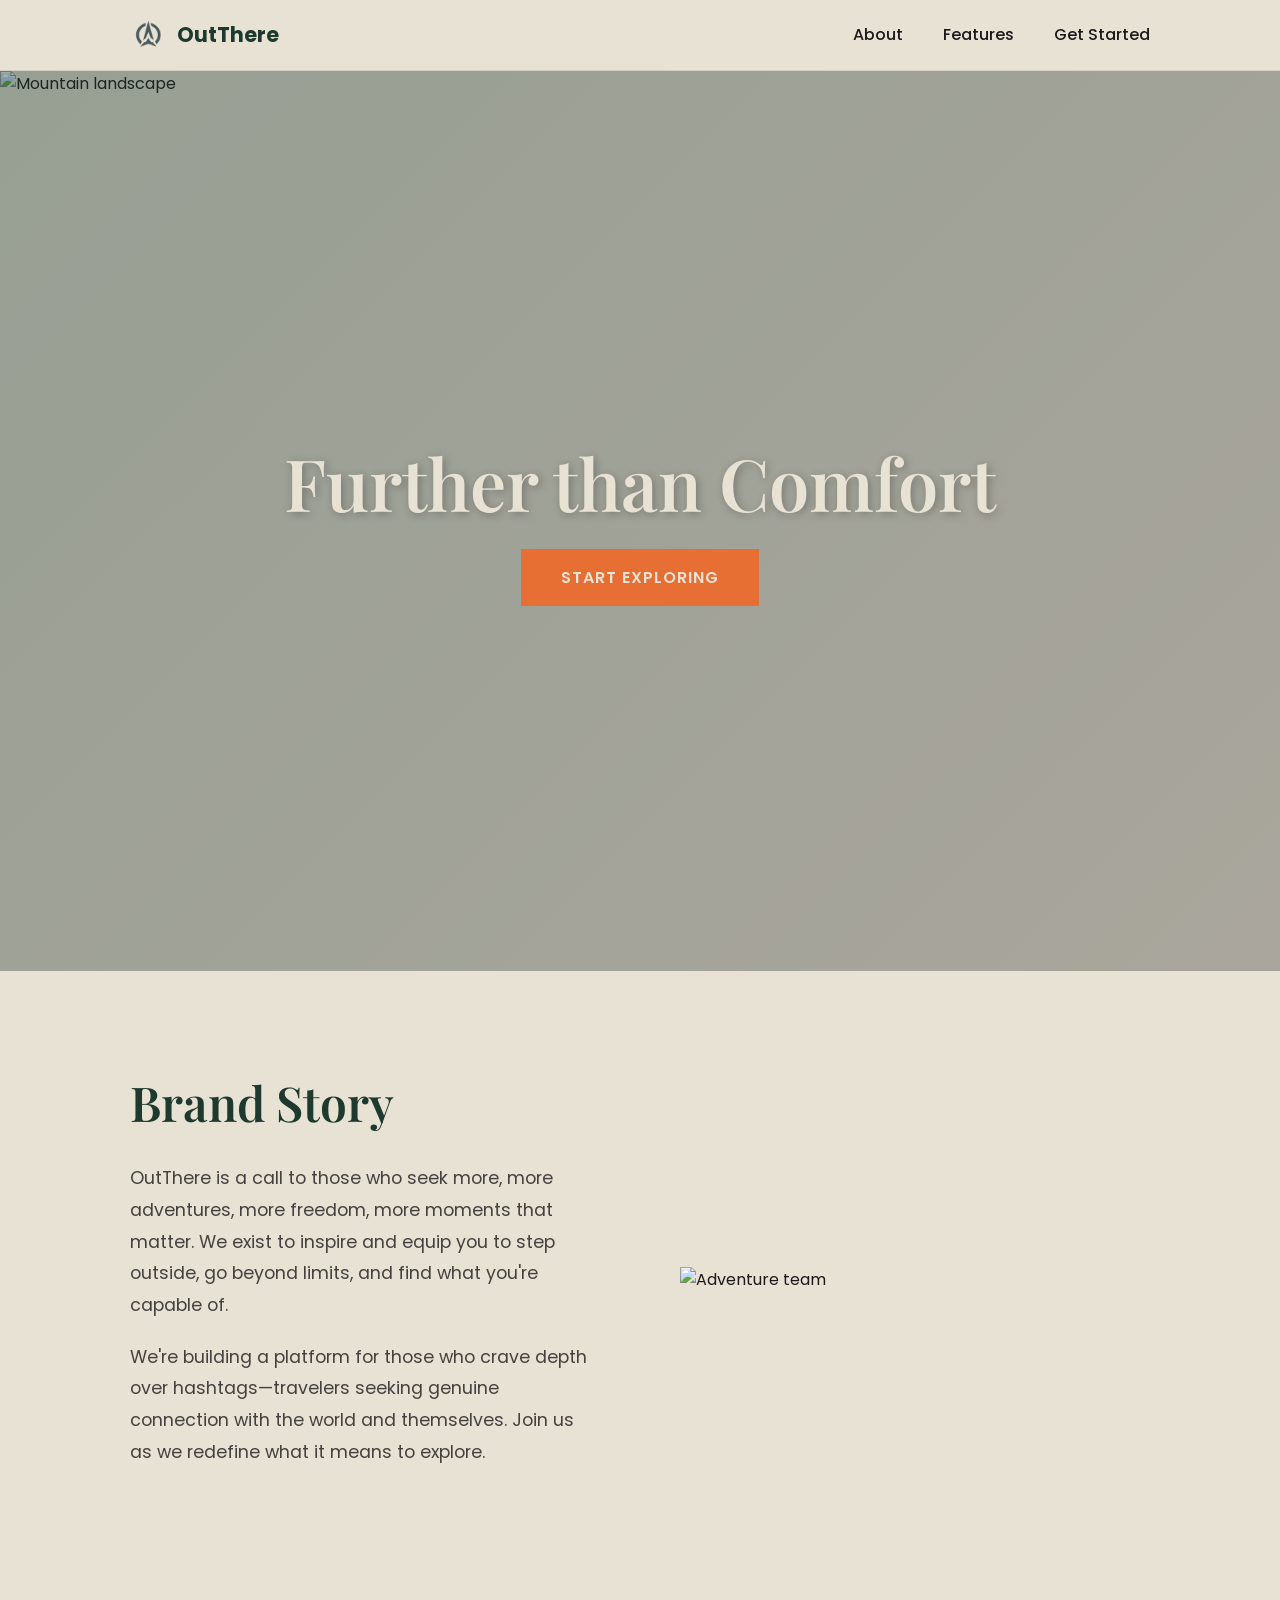
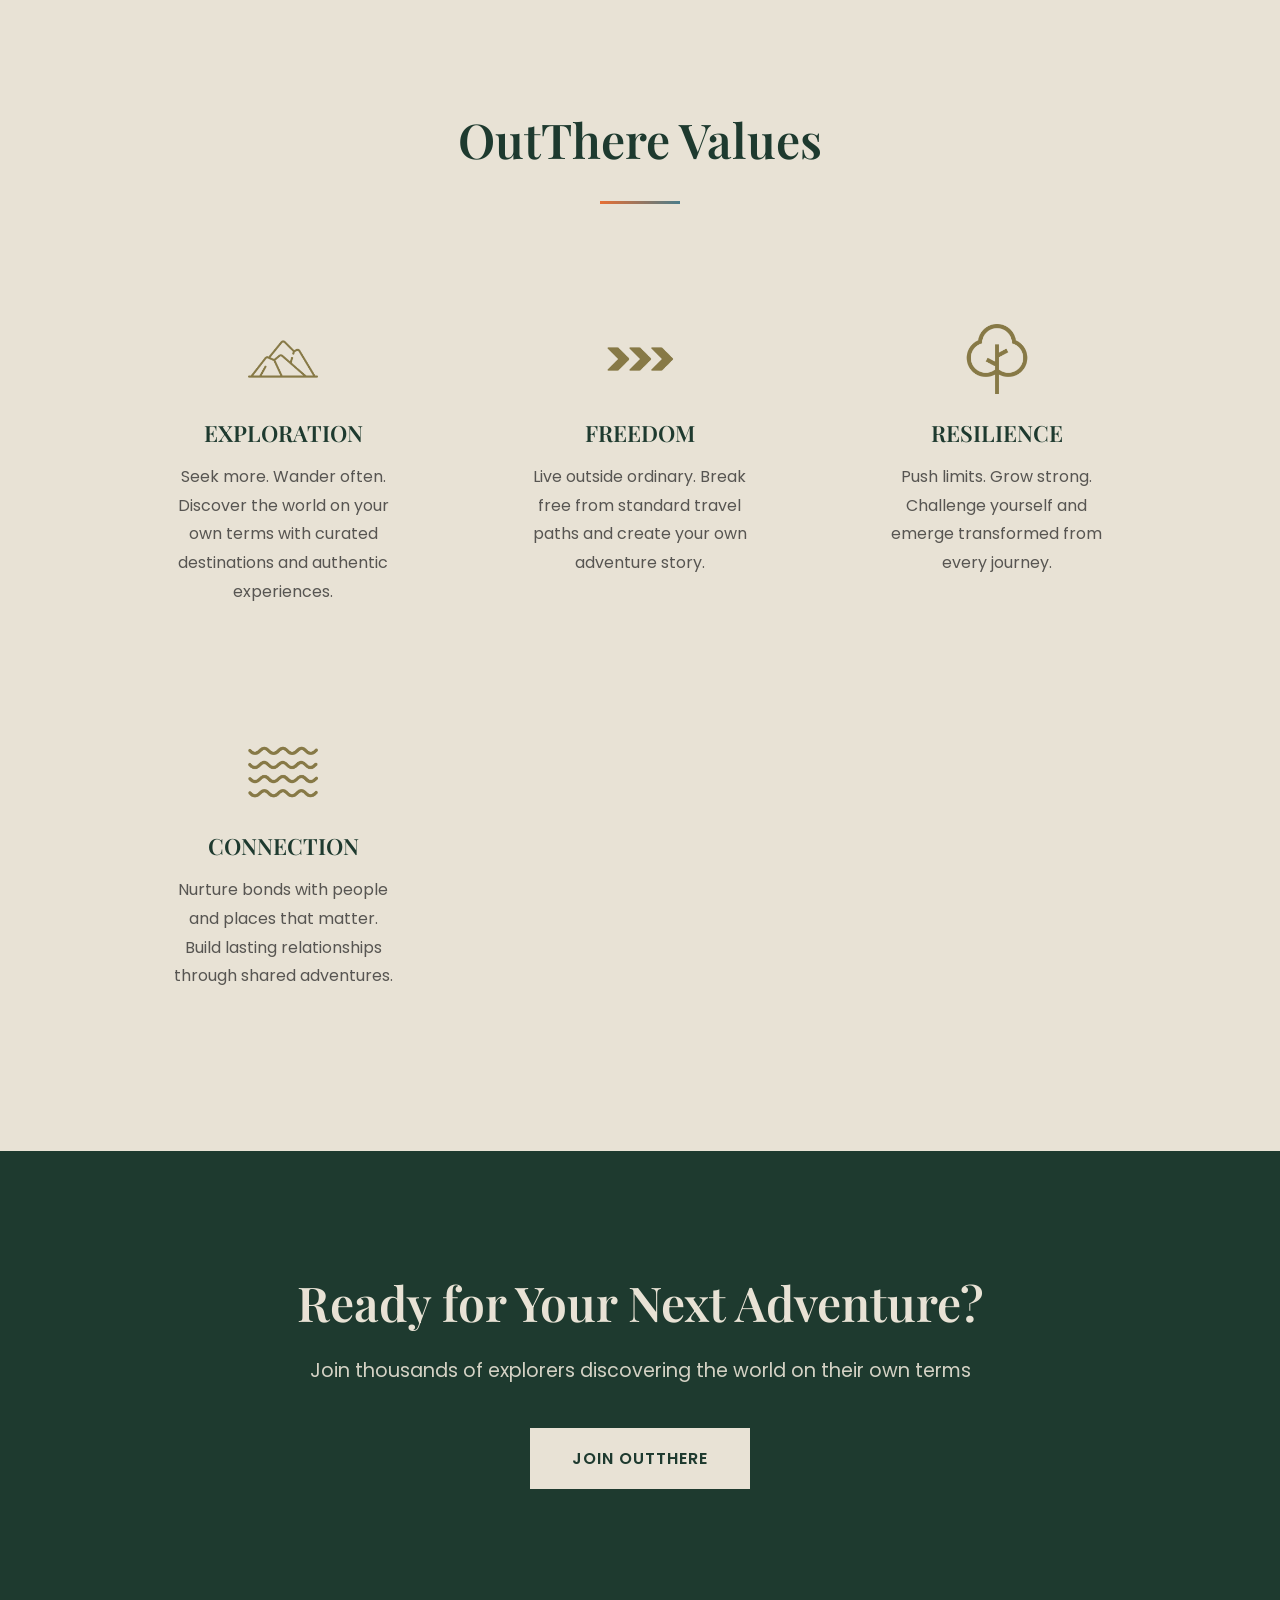
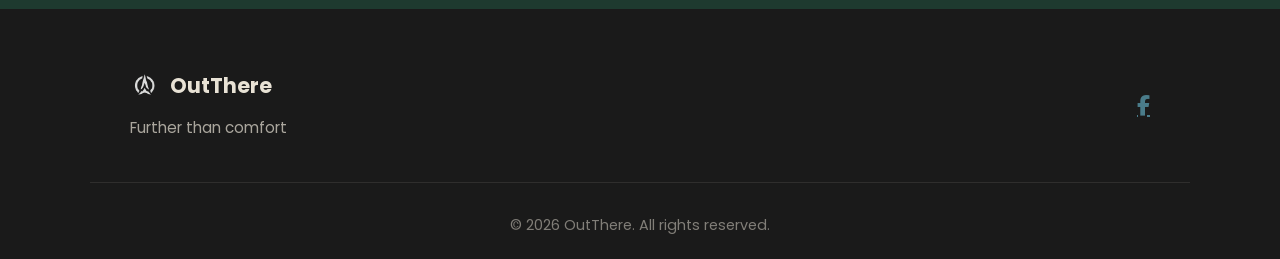
==== index.html @ c2cf0e3c "initial outthere website; rename" ====
<!DOCTYPE html>
<html lang="en">
<head>
    <meta charset="UTF-8">
    <meta name="viewport" content="width=device-width, initial-scale=1.0">
    <meta name="description" content="Outthere - Discover places, experiences, and journeys beyond the ordinary. Premium adventure platform for modern explorers.">
    <meta name="keywords" content="adventure, travel, exploration, journeys, experiences">
    <meta name="theme-color" content="#1E3A2F">
    <meta property="og:title" content="Outthere - Further than Comfort">
    <meta property="og:description" content="Discover places, experiences, and journeys beyond the ordinary.">
    <meta property="og:type" content="website">
    <meta name="twitter:card" content="summary_large_image">
    <link rel="stylesheet" href="styles.css">
    <link rel="stylesheet" href="https://cdnjs.cloudflare.com/ajax/libs/font-awesome/6.4.0/css/all.min.css">
    <link href="https://fonts.googleapis.com/css2?family=Poppins:wght@300;400;500;600;700&family=Playfair+Display:wght@500;600;700&display=swap" rel="stylesheet">
    <title>OutThere - Further than Comfort</title>
<!-- FAVICON LINKS -->
    <link rel="icon" type="image/png" href="assets/logo.png">
    <link rel="apple-touch-icon" href="assets/logo.png">
    <meta name="theme-color" content="#1E3A2F">
</head>
<body>
    <!-- Navigation -->
    <nav class="navbar">
        <div class="nav-wrapper">
            <div class="logo">
                <img src="assets/logo.png" alt="Outthere Logo" class="logo-image">
                <span class="logo-text">OutThere</span>
            </div>
            <ul class="nav-menu" id="navMenu">
                <li><a href="#about">About</a></li>
                <li><a href="#features">Features</a></li>
                <li><a href="#cta">Get Started</a></li>
            </ul>
            <div class="hamburger" id="hamburger">
                <span></span>
                <span></span>
                <span></span>
            </div>
        </div>
    </nav>

    <!-- Hero Section -->
    <section class="hero" id="hero">
        <div class="hero-background">
            <img src="https://images.unsplash.com/photo-1506905925346-21bda4d32df4?w=1200&q=80" alt="Mountain landscape">
            <div class="hero-overlay"></div>
        </div>
        <div class="hero-content">
            <h1 class="hero-title">Further than Comfort</h1>
            <button class="btn btn-primary" onclick="scrollToSection('cta')">Start Exploring</button>
        </div>
    </section>

    <!-- About Section -->
    <section class="about" id="about">
        <div class="container">
            <div class="about-wrapper">
                <div class="about-text">
                    <h2>Brand Story</h2>
                    <p>
                        OutThere is a call to those who seek more, more adventures, more freedom, more moments that matter. We exist to
                        inspire and equip you to step outside, go beyond limits, and find what you're capable of.
                    </p>
                    <p>
                        We're building a platform for those who crave depth over hashtags—travelers seeking genuine connection with the world 
                        and themselves. Join us as we redefine what it means to explore.
                    </p>
                </div>
                <div class="about-image">
                    <img src="https://images.unsplash.com/photo-1469854523086-cc02fe5d8800?w=600&q=80" alt="Adventure team">
                </div>
            </div>
        </div>
    </section>

    <!-- Features Section -->
    <section class="features" id="features">
        <div class="container">
            <div class="section-header">
                <h2>OutThere Values</h2>
                <div class="divider"></div>
            </div>
            <div class="features-grid">
                <div class="feature-card">
                        <img src="assets/icons/mountain.png" alt="Exploration" class="feature-icon">
                    <h3>EXPLORATION</h3>
                    <p>Seek more. Wander often. Discover the world on your own terms with curated destinations and authentic experiences.</p>
                </div>
                <div class="feature-card">
                    <img src="assets/icons/arrows.png" alt="Freedom" class="feature-icon">
                    <h3>FREEDOM</h3>
                    <p>Live outside ordinary. Break free from standard travel paths and create your own adventure story.</p>
                </div>
                <div class="feature-card">
                    <img src="assets/icons/tree.png" alt="Resilience" class="feature-icon">
                    <h3>RESILIENCE</h3>
                    <p>Push limits. Grow strong. Challenge yourself and emerge transformed from every journey.</p>
                </div>
                <div class="feature-card">
                    <img src="assets/icons/water-waves.png" alt="Connection" class="feature-icon">
                    <h3>CONNECTION</h3>
                    <p>Nurture bonds with people and places that matter. Build lasting relationships through shared adventures.</p>
                </div>
            </div>
        </div>
    </section>

    <!-- Call-to-Action Section -->
    <section class="cta-section" id="cta">
        <div class="cta-content">
            <h2>Ready for Your Next Adventure?</h2>
            <p>Join thousands of explorers discovering the world on their own terms</p>
            <button class="btn btn-secondary">Join Outthere</button>
        </div>
    </section>




    <!-- Footer -->
    <footer class="footer">
        <div class="footer-content">
            <div class="footer-brand">
                <div class="footer-logo">
                    <img src="assets/logo.png" alt="Outthere Logo" class="logo-image-small">
                    <span>OutThere</span>
                </div>
                <p>Further than comfort</p>
            </div>
            <div class="footer-social">
                <a href="https://www.facebook.com/profile.php?id=61587238439117" aria-label="Facebook"><i class="fab fa-facebook-f"></i></a>

            </div>
        </div>
        <div class="footer-bottom">
            <p>&copy; 2026 OutThere. All rights reserved.</p>
        </div>
    </footer>

    <script src="script.js"></script>
</body>
</html>
---- styles.css ----
/* ============================================
   CUSTOM PROPERTIES & VARIABLES
   ============================================ */
:root {
    --forest-green: #1E3A2F;
    --olive-green: #55684D;
    --charcoal-black: #1A1A1A;
    --sand-beige: #E8E2D5;
    --adventure-orange: #E76F34;
    --coastal-blue: #4A7C8A;
    
    --font-display: 'Playfair Display', serif;
    --font-body: 'Poppins', sans-serif;
    
    --transition: all 0.3s ease;
    --transition-slow: all 0.5s ease;
}

/* ============================================
   RESET & BASE STYLES
   ============================================ */
* {
    margin: 0;
    padding: 0;
    box-sizing: border-box;
}

html {
    scroll-behavior: smooth;
}

body {
    font-family: var(--font-body);
    color: var(--charcoal-black);
    background-color: var(--sand-beige);
    line-height: 1.6;
    overflow-x: hidden;
}

.container {
    max-width: 1100px;
    margin: 0 auto;
    padding: 0 40px;
}

/* ============================================
   TYPOGRAPHY
   ============================================ */
h1, h2, h3, h4, h5, h6 {
    font-family: var(--font-display);
    font-weight: 600;
    line-height: 1.3;
}

h1 {
    font-size: 4.5rem;
    margin-bottom: 20px;
}

h2 {
    font-size: 3rem;
    margin-bottom: 15px;
}

h3 {
    font-size: 1.4rem;
    margin-bottom: 12px;
}

p {
    font-size: 1.05rem;
    line-height: 1.8;
    color: rgba(26, 26, 26, 0.8);
}

/* ============================================
   BUTTONS
   ============================================ */
.btn {
    padding: 16px 40px;
    border: none;
    border-radius: 0;
    font-size: 1rem;
    font-weight: 600;
    font-family: var(--font-body);
    cursor: pointer;
    transition: var(--transition-slow);
    text-transform: uppercase;
    letter-spacing: 1px;
    display: inline-block;
}

.btn-primary {
    background-color: var(--adventure-orange);
    color: var(--sand-beige);
}

.btn-primary:hover {
    background-color: var(--forest-green);
    transform: translateY(-2px);
}

.btn-secondary {
    background-color: var(--sand-beige);
    color: var(--forest-green);
    border: 2px solid var(--sand-beige);
}

.btn-secondary:hover {
    background-color: var(--forest-green);
    color: var(--sand-beige);
    border-color: var(--forest-green);
}

/* ============================================
   NAVIGATION
   ============================================ */
.navbar {
    position: sticky;
    top: 0;
    z-index: 1000;
    background-color: rgba(232, 226, 213, 0.95);
    backdrop-filter: blur(10px);
    border-bottom: 1px solid rgba(30, 58, 47, 0.1);
}

.nav-wrapper {
    max-width: 1100px;
    margin: 0 auto;
    padding: 0 40px;
    height: 70px;
    display: flex;
    justify-content: space-between;
    align-items: center;
}

.logo {
    display: flex;
    align-items: center;
    gap: 12px;
    font-weight: 700;
    font-size: 1.3rem;
    color: var(--forest-green);
    text-decoration: none;
}

.logo-image {
    width: 35px;
    height: 35px;
    object-fit: contain;
    filter: brightness(0) saturate(100%) invert(30%) sepia(50%) saturate(120%) hue-rotate(140deg);
}

.nav-menu {
    display: flex;
    list-style: none;
    gap: 40px;
}

.nav-menu a {
    color: var(--charcoal-black);
    text-decoration: none;
    font-weight: 500;
    transition: var(--transition);
    position: relative;
}

.nav-menu a::after {
    content: '';
    position: absolute;
    bottom: -5px;
    left: 0;
    width: 0;
    height: 2px;
    background-color: var(--adventure-orange);
    transition: var(--transition);
}

.nav-menu a:hover::after {
    width: 100%;
}

.hamburger {
    display: none;
    flex-direction: column;
    cursor: pointer;
}

.hamburger span {
    width: 25px;
    height: 2.5px;
    background-color: var(--forest-green);
    margin: 5px 0;
    transition: var(--transition);
}

/* ============================================
   HERO SECTION
   ============================================ */
.hero {
    position: relative;
    height: 100vh;
    min-height: 600px;
    display: flex;
    align-items: center;
    justify-content: center;
    overflow: hidden;
}

.hero-background {
    position: absolute;
    top: 0;
    left: 0;
    width: 100%;
    height: 100%;
    z-index: 0;
}

.hero-background img {
    width: 100%;
    height: 100%;
    object-fit: cover;
    animation: zoomInSlow 6s ease-in-out infinite alternate;
}

.hero-overlay {
    position: absolute;
    top: 0;
    left: 0;
    width: 100%;
    height: 100%;
    background: linear-gradient(135deg, rgba(30, 58, 47, 0.4) 0%, rgba(26, 26, 26, 0.3) 100%);
    z-index: 1;
}

.hero-content {
    position: relative;
    z-index: 2;
    text-align: center;
    color: var(--sand-beige);
    animation: fadeInUp 1s ease;
}

.hero-title {
    color: var(--sand-beige);
    margin-bottom: 20px;
    text-shadow: 2px 2px 8px rgba(26, 26, 26, 0.3);
    animation: slideInDown 0.8s ease;
}

.hero-subtitle {
    font-size: 1.4rem;
    color: rgba(232, 226, 213, 0.95);
    margin-bottom: 40px;
    max-width: 600px;
    margin-left: auto;
    margin-right: auto;
    animation: slideInUp 0.8s ease 0.2s both;
    text-shadow: 1px 1px 4px rgba(26, 26, 26, 0.2);
}

.hero .btn {
    animation: slideInUp 0.8s ease 0.4s both;
}

/* ============================================
   ABOUT SECTION
   ============================================ */
.about {
    padding: 100px 0;
    background-color: var(--sand-beige);
}

.about-wrapper {
    display: grid;
    grid-template-columns: 1fr 1fr;
    gap: 80px;
    align-items: center;
}

.about-text h2 {
    color: var(--forest-green);
    margin-bottom: 30px;
}

.about-text p {
    margin-bottom: 20px;
    font-size: 1.1rem;
}

.about-text p:first-of-type {
    animation: fadeInLeft 0.8s ease;
}

.about-text p:last-of-type {
    animation: fadeInLeft 0.8s ease 0.2s both;
}

.about-image {
    animation: fadeInRight 0.8s ease;
}

.about-image img {
    width: 100%;
    height: auto;
    display: block;
    object-fit: cover;
}

/* ============================================
   FEATURES SECTION
   ============================================ */
.features {
    padding: 120px 0;
    background-color: var(--white);
}

.section-header {
    text-align: center;
    margin-bottom: 80px;
}

.section-header h2 {
    color: var(--forest-green);
    margin-bottom: 30px;
}

.divider {
    width: 80px;
    height: 3px;
    background: linear-gradient(90deg, var(--adventure-orange), var(--coastal-blue));
    margin: 0 auto;
    animation: expandWidth 0.8s ease;
}

.features-grid {
    display: grid;
    grid-template-columns: repeat(auto-fit, minmax(280px, 1fr));
    gap: 50px;
}

.feature-card {
    text-align: center;
    padding: 40px;
    transition: var(--transition-slow);
    animation: fadeInUp 0.8s ease;
}

.feature-card:hover {
    transform: translateY(-10px);
}

.feature-icon {
    font-size: 3.5rem;
    color: var(--adventure-orange);
    margin-bottom: 25px;
    transition: var(--transition);
    display: inline-block;
}

/* SVG icon styling */
.feature-icon {
    width: 70px;
    height: 70px;
    margin: 0 auto 25px;
    display: block;
    object-fit: contain;
    transition: var(--transition);
    filter: invert(41%) sepia(70%) saturate(230%) hue-rotate(10deg) brightness(100%);
}

.feature-card:hover .feature-icon {
    color: var(--coastal-blue);
    transform: scale(1.1);
}

.feature-card h3 {
    color: var(--forest-green);
    margin-bottom: 15px;
}

.feature-card p {
    font-size: 1rem;
    color: rgba(26, 26, 26, 0.7);
}

/* ============================================
   CTA SECTION
   ============================================ */
.cta-section {
    padding: 120px 0;
    background-color: var(--forest-green);
    text-align: center;
    color: var(--sand-beige);
}

.cta-content h2 {
    color: var(--sand-beige);
    margin-bottom: 20px;
    animation: fadeIn 0.8s ease;
}

.cta-content p {
    font-size: 1.2rem;
    color: rgba(232, 226, 213, 0.9);
    margin-bottom: 40px;
    animation: fadeIn 0.8s ease 0.2s both;
}

.cta-section .btn {
    animation: fadeIn 0.8s ease 0.4s both;
}

/* ============================================
   FOOTER
   ============================================ */
.footer {
    padding: 60px 0 20px;
    background-color: var(--charcoal-black);
    color: var(--sand-beige);
}

.footer-content {
    max-width: 1100px;
    margin: 0 auto;
    padding: 0 40px 40px;
    display: flex;
    justify-content: space-between;
    align-items: center;
    border-bottom: 1px solid rgba(232, 226, 213, 0.1);
    margin-bottom: 30px;
}

.footer-brand {
    flex: 1;
}

.footer-logo {
    display: flex;
    align-items: center;
    gap: 12px;
    font-weight: 700;
    font-size: 1.3rem;
    color: var(--sand-beige);
    margin-bottom: 12px;
}

.logo-image-small {
    width: 28px;
    height: 28px;
    object-fit: contain;
    filter: brightness(100%) saturate(100%);
    opacity: 0.9;
}

.footer-brand p {
    font-size: 0.95rem;
    color: rgba(232, 226, 213, 0.7);
    margin: 0;
}

.footer-social {
    display: flex;
    gap: 25px;
}

.footer-social a {
    color: var(--coastal-blue);
    font-size: 1.3rem;
    transition: var(--transition);
    display: flex;
    align-items: center;
    justify-content: center;
}

.footer-social a:hover {
    color: var(--adventure-orange);
    transform: translateY(-3px);
}

.footer-bottom {
    max-width: 1100px;
    margin: 0 auto;
    padding: 0 40px;
    text-align: center;
}

.footer-bottom p {
    font-size: 0.9rem;
    color: rgba(232, 226, 213, 0.5);
    margin: 0;
}

/* ============================================
   ANIMATIONS
   ============================================ */
@keyframes fadeInUp {
    from {
        opacity: 0;
        transform: translateY(30px);
    }
    to {
        opacity: 1;
        transform: translateY(0);
    }
}

@keyframes fadeInLeft {
    from {
        opacity: 0;
        transform: translateX(-30px);
    }
    to {
        opacity: 1;
        transform: translateX(0);
    }
}

@keyframes fadeInRight {
    from {
        opacity: 0;
        transform: translateX(30px);
    }
    to {
        opacity: 1;
        transform: translateX(0);
    }
}

@keyframes fadeIn {
    from {
        opacity: 0;
    }
    to {
        opacity: 1;
    }
}

@keyframes slideInDown {
    from {
        opacity: 0;
        transform: translateY(-30px);
    }
    to {
        opacity: 1;
        transform: translateY(0);
    }
}

@keyframes slideInUp {
    from {
        opacity: 0;
        transform: translateY(30px);
    }
    to {
        opacity: 1;
        transform: translateY(0);
    }
}

@keyframes zoomInSlow {
    from {
        transform: scale(1);
    }
    to {
        transform: scale(1.05);
    }
}

@keyframes expandWidth {
    from {
        width: 0;
    }
    to {
        width: 80px;
    }
}

/* ============================================
   RESPONSIVE DESIGN
   ============================================ */
@media (max-width: 1024px) {
    .container {
        padding: 0 30px;
    }

    .nav-wrapper {
        padding: 0 30px;
    }

    h1 {
        font-size: 3.5rem;
    }

    h2 {
        font-size: 2.2rem;
    }

    .about-wrapper {
        gap: 50px;
    }
}

@media (max-width: 768px) {
    .nav-menu {
        display: none;
    }

    .hamburger {
        display: flex;
    }

    .nav-menu.active {
        display: flex;
        flex-direction: column;
        position: absolute;
        top: 70px;
        left: 0;
        right: 0;
        background-color: var(--sand-beige);
        padding: 20px;
        gap: 15px;
        box-shadow: 0 5px 15px rgba(0, 0, 0, 0.1);
    }

    h1 {
        font-size: 2.8rem;
    }

    h2 {
        font-size: 2rem;
    }

    .hero {
        min-height: 500px;
    }

    .hero-subtitle {
        font-size: 1.1rem;
    }

    .hero .btn {
        font-size: 0.9rem;
        padding: 14px 30px;
    }

    .about {
        padding: 60px 0;
    }

    .about-wrapper {
        grid-template-columns: 1fr;
        gap: 40px;
    }

    .features {
        padding: 60px 0;
    }

    .section-header {
        margin-bottom: 50px;
    }

    .features-grid {
        gap: 30px;
    }

    .feature-card {
        padding: 30px 20px;
    }

    .cta-section {
        padding: 60px 0;
    }

    .cta-content h2 {
        font-size: 2rem;
    }

    .cta-content p {
        font-size: 1rem;
    }

    .footer-content {
        flex-direction: column;
        text-align: center;
        gap: 30px;
    }

    .footer-social {
        justify-content: center;
    }
}

@media (max-width: 480px) {
    .container {
        padding: 0 20px;
    }

    .nav-wrapper {
        padding: 0 20px;
    }

    h1 {
        font-size: 2rem;
    }

    h2 {
        font-size: 1.6rem;
    }

    h3 {
        font-size: 1.2rem;
    }

    p {
        font-size: 1rem;
    }

    .btn {
        padding: 12px 25px;
        font-size: 0.9rem;
    }

    .logo {
        gap: 8px;
        font-size: 1.1rem;
    }

    .logo-icon {
        font-size: 1.4rem;
    }

    .nav-menu {
        gap: 20px;
    }

    .hero {
        min-height: 400px;
    }

    .hero-subtitle {
        font-size: 1rem;
        margin-bottom: 25px;
    }

    .about {
        padding: 40px 0;
    }

    .about-text p {
        font-size: 1rem;
    }

    .features {
        padding: 40px 0;
    }

    .features-grid {
        grid-template-columns: 1fr;
    }

    .feature-icon {
        font-size: 2.5rem;
    }

    .feature-card {
        padding: 25px 15px;
    }

    .cta-section {
        padding: 40px 0;
    }

    .cta-content h2 {
        font-size: 1.6rem;
    }

    .cta-content p {
        font-size: 0.95rem;
    }

    .footer-content {
        padding: 30px 20px;
    }

    .footer-bottom {
        padding: 0 20px;
    }
}
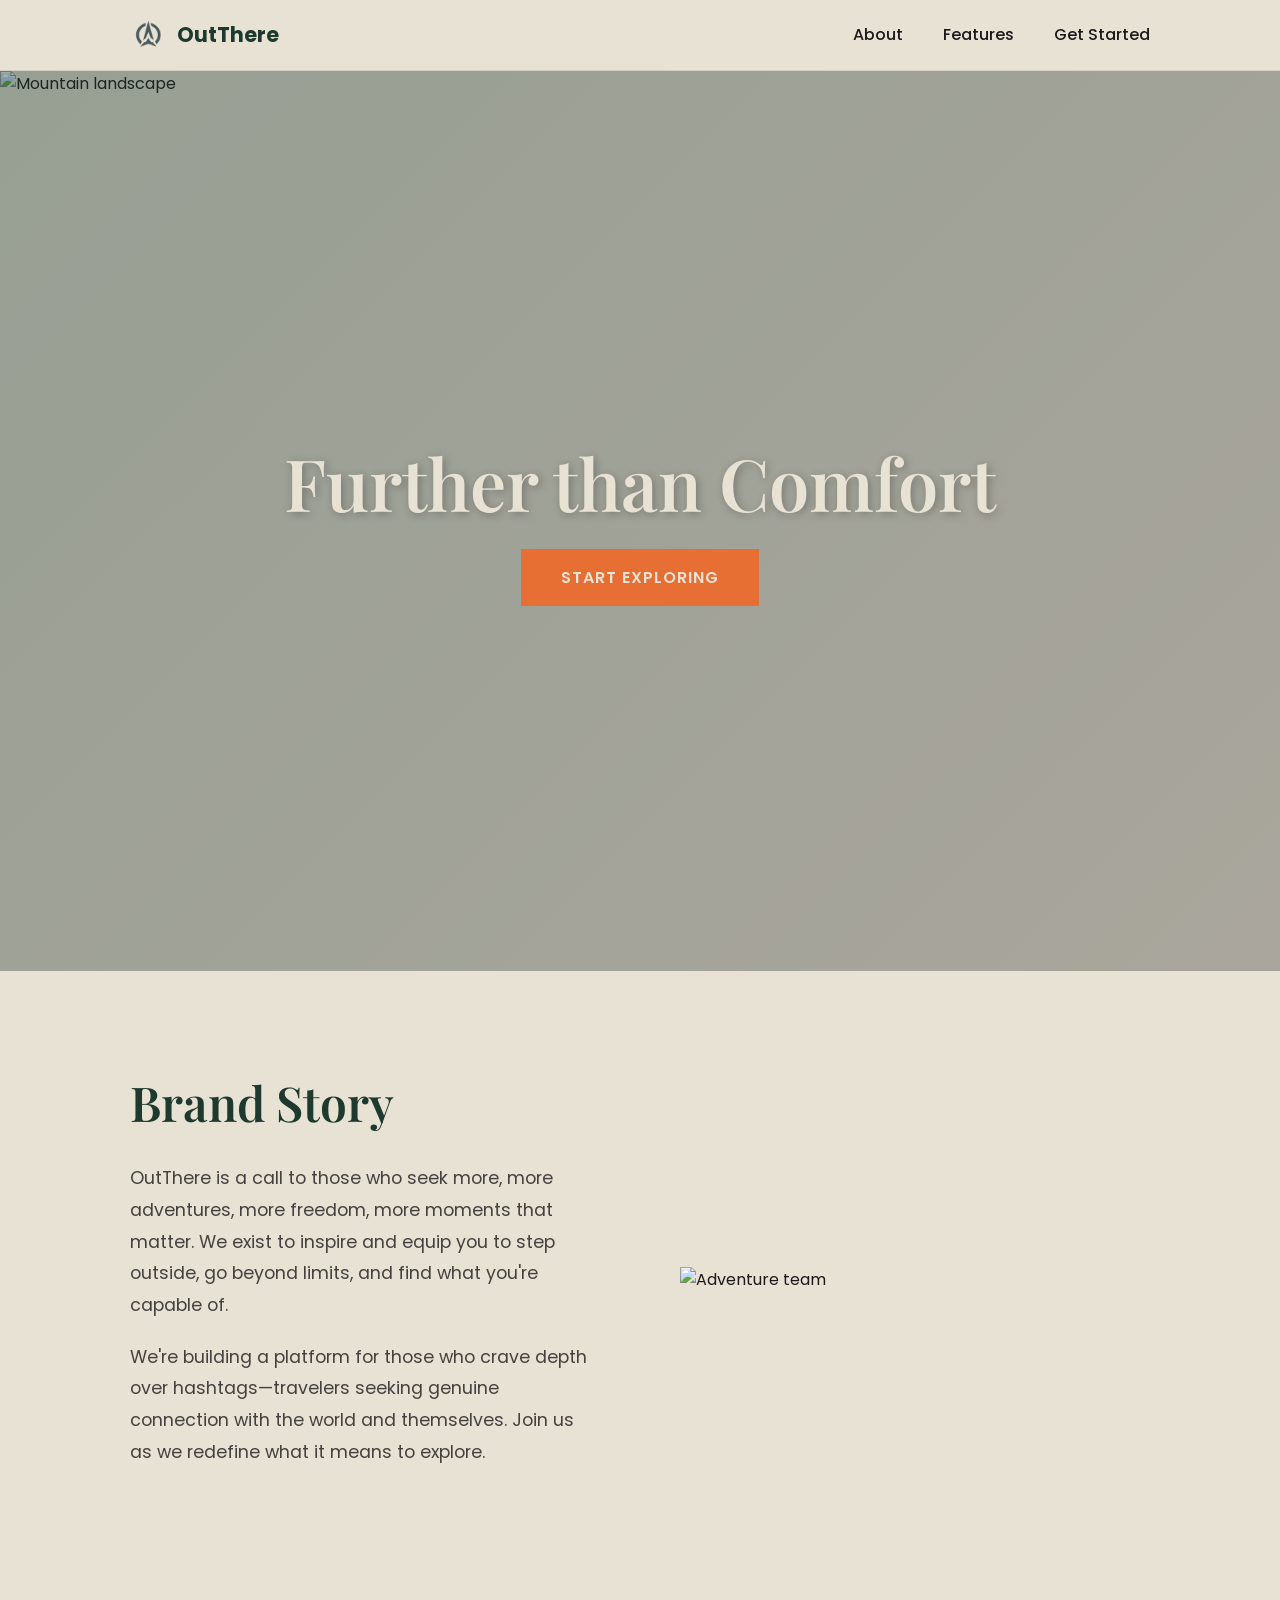
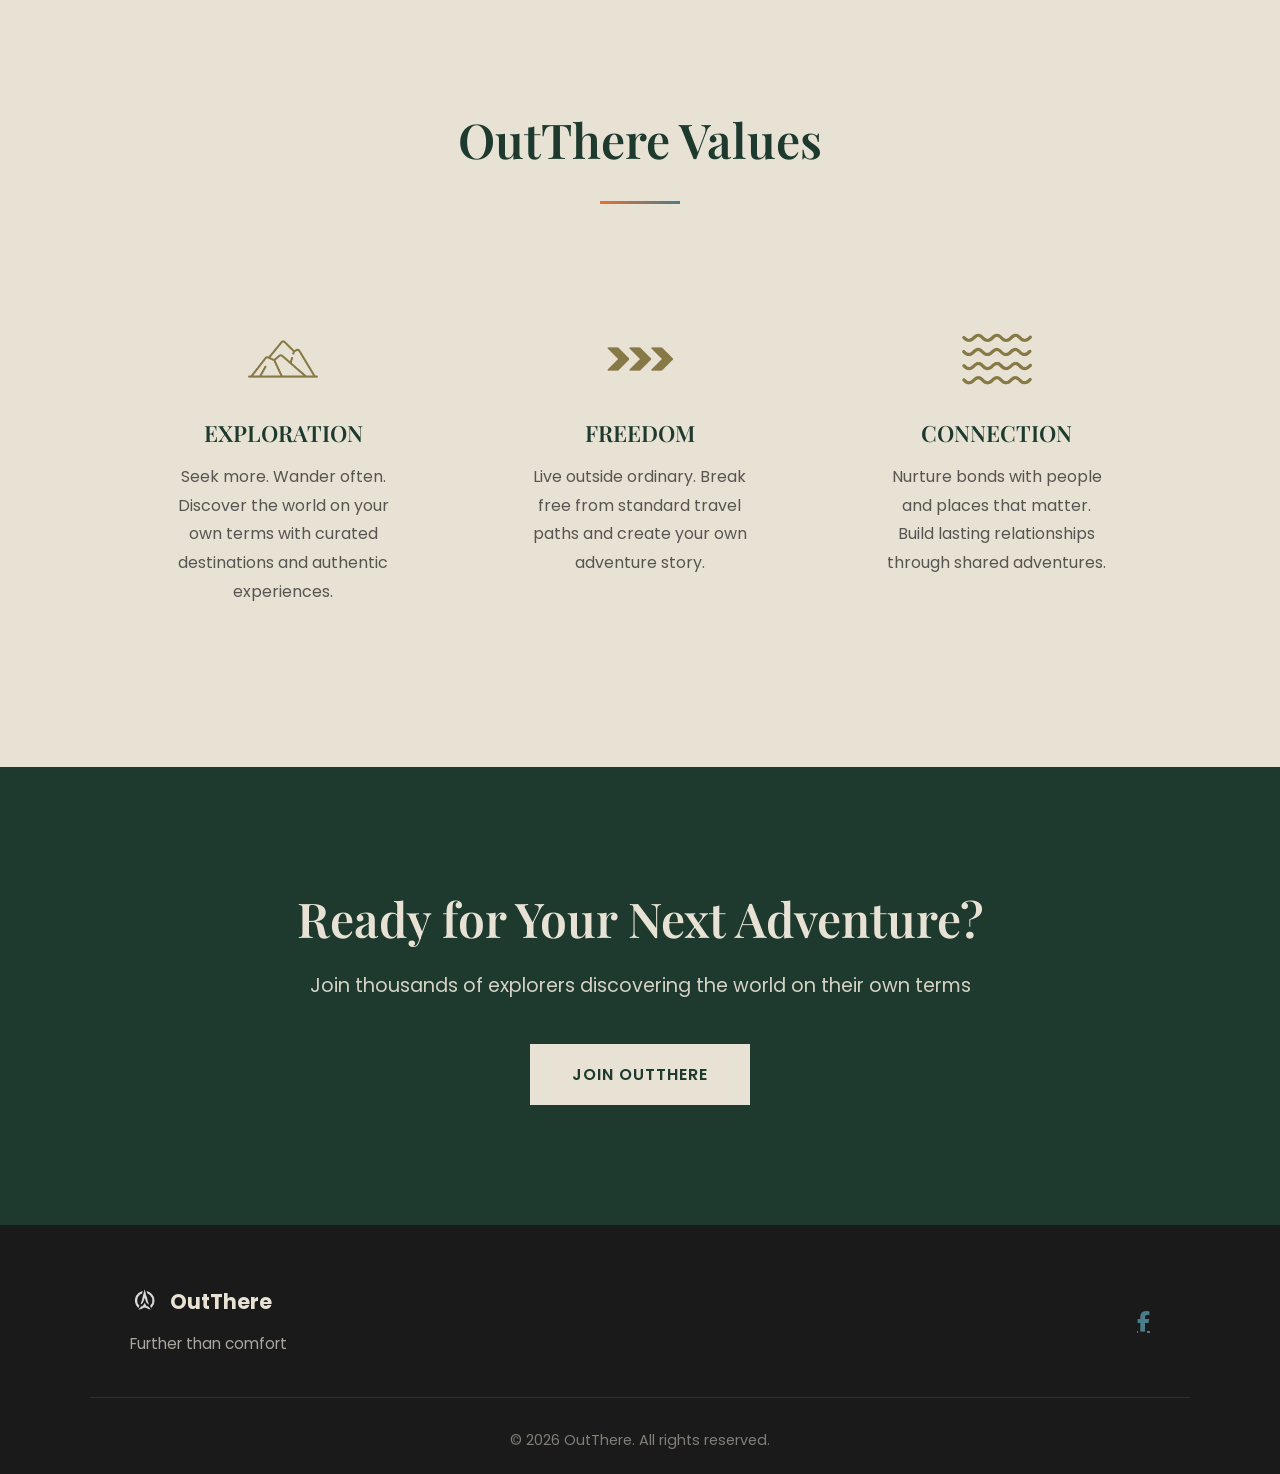
==== commit d23b4c53: "remove resilience value" ====
--- a/index.html
+++ b/index.html
@@ -92,11 +92,7 @@
                     <h3>FREEDOM</h3>
                     <p>Live outside ordinary. Break free from standard travel paths and create your own adventure story.</p>
                 </div>
-                <div class="feature-card">
-                    <img src="assets/icons/tree.png" alt="Resilience" class="feature-icon">
-                    <h3>RESILIENCE</h3>
-                    <p>Push limits. Grow strong. Challenge yourself and emerge transformed from every journey.</p>
-                </div>
+               
                 <div class="feature-card">
                     <img src="assets/icons/water-waves.png" alt="Connection" class="feature-icon">
                     <h3>CONNECTION</h3>
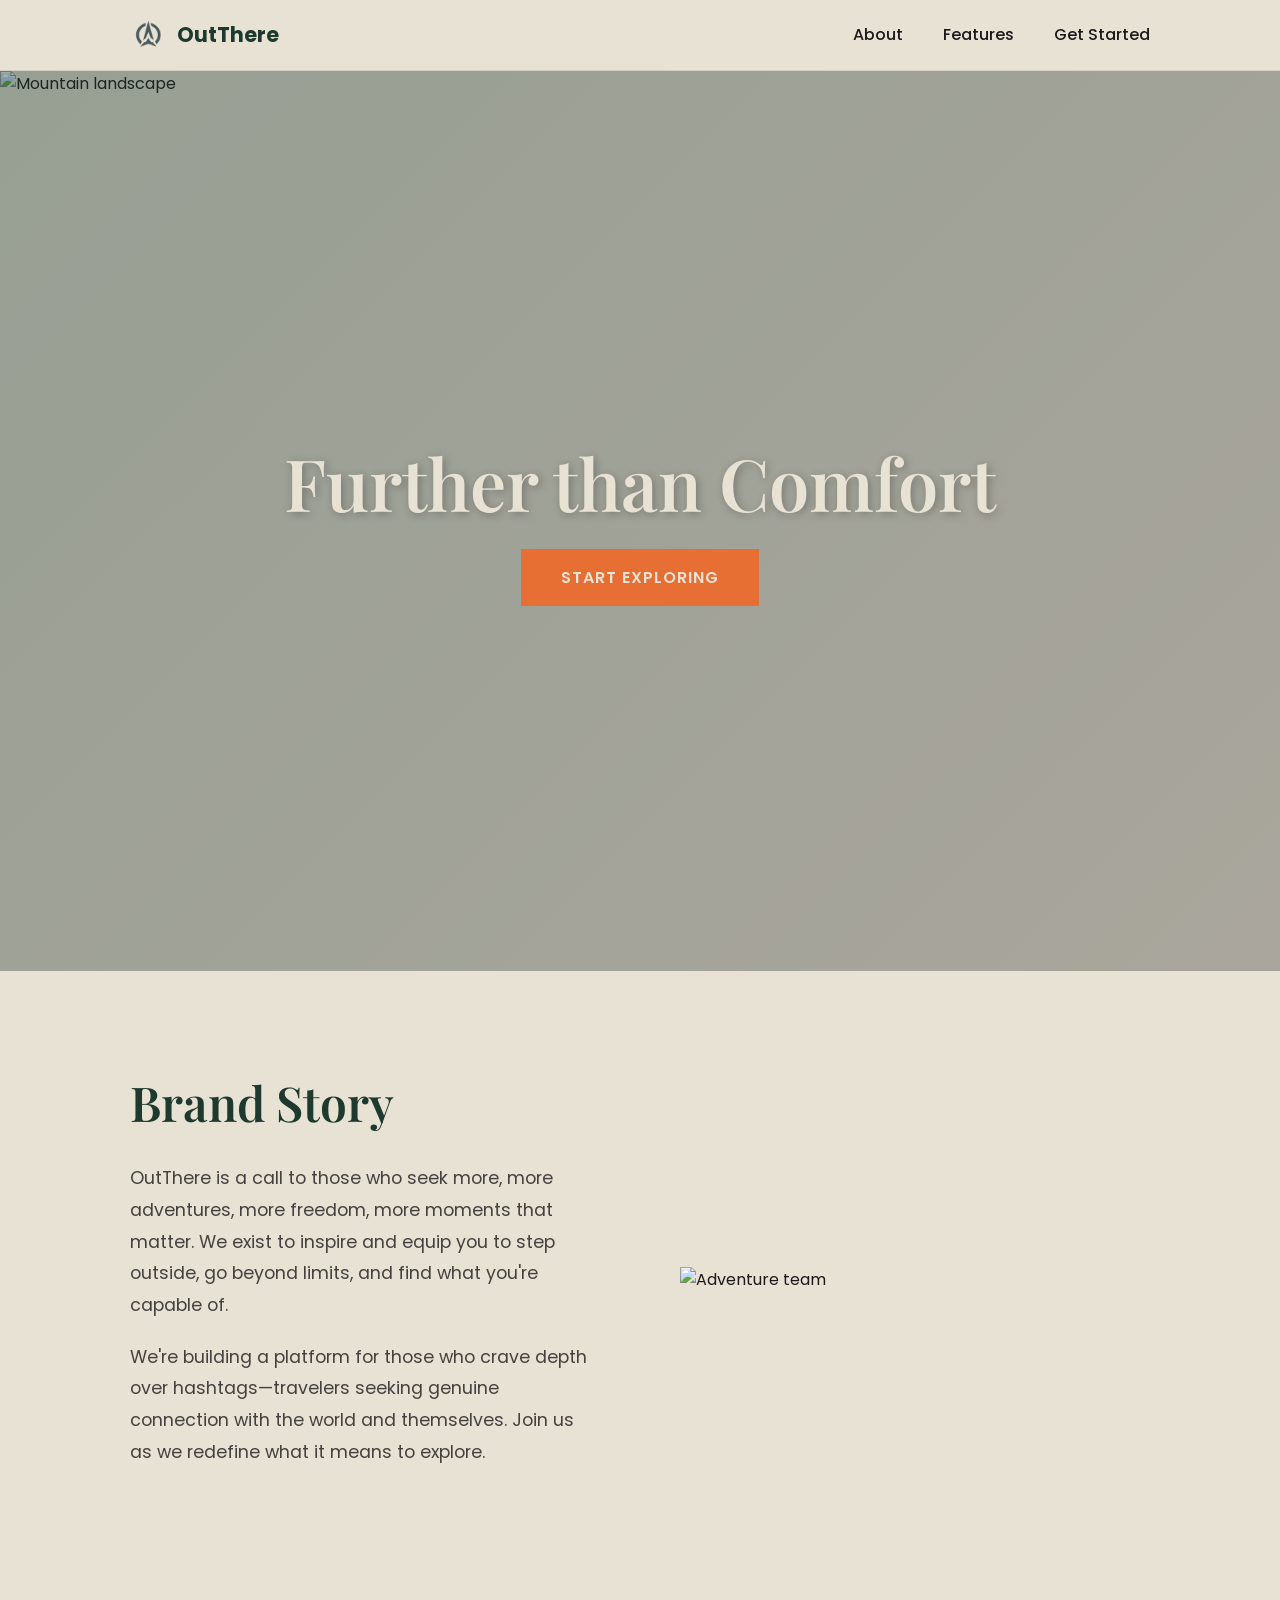
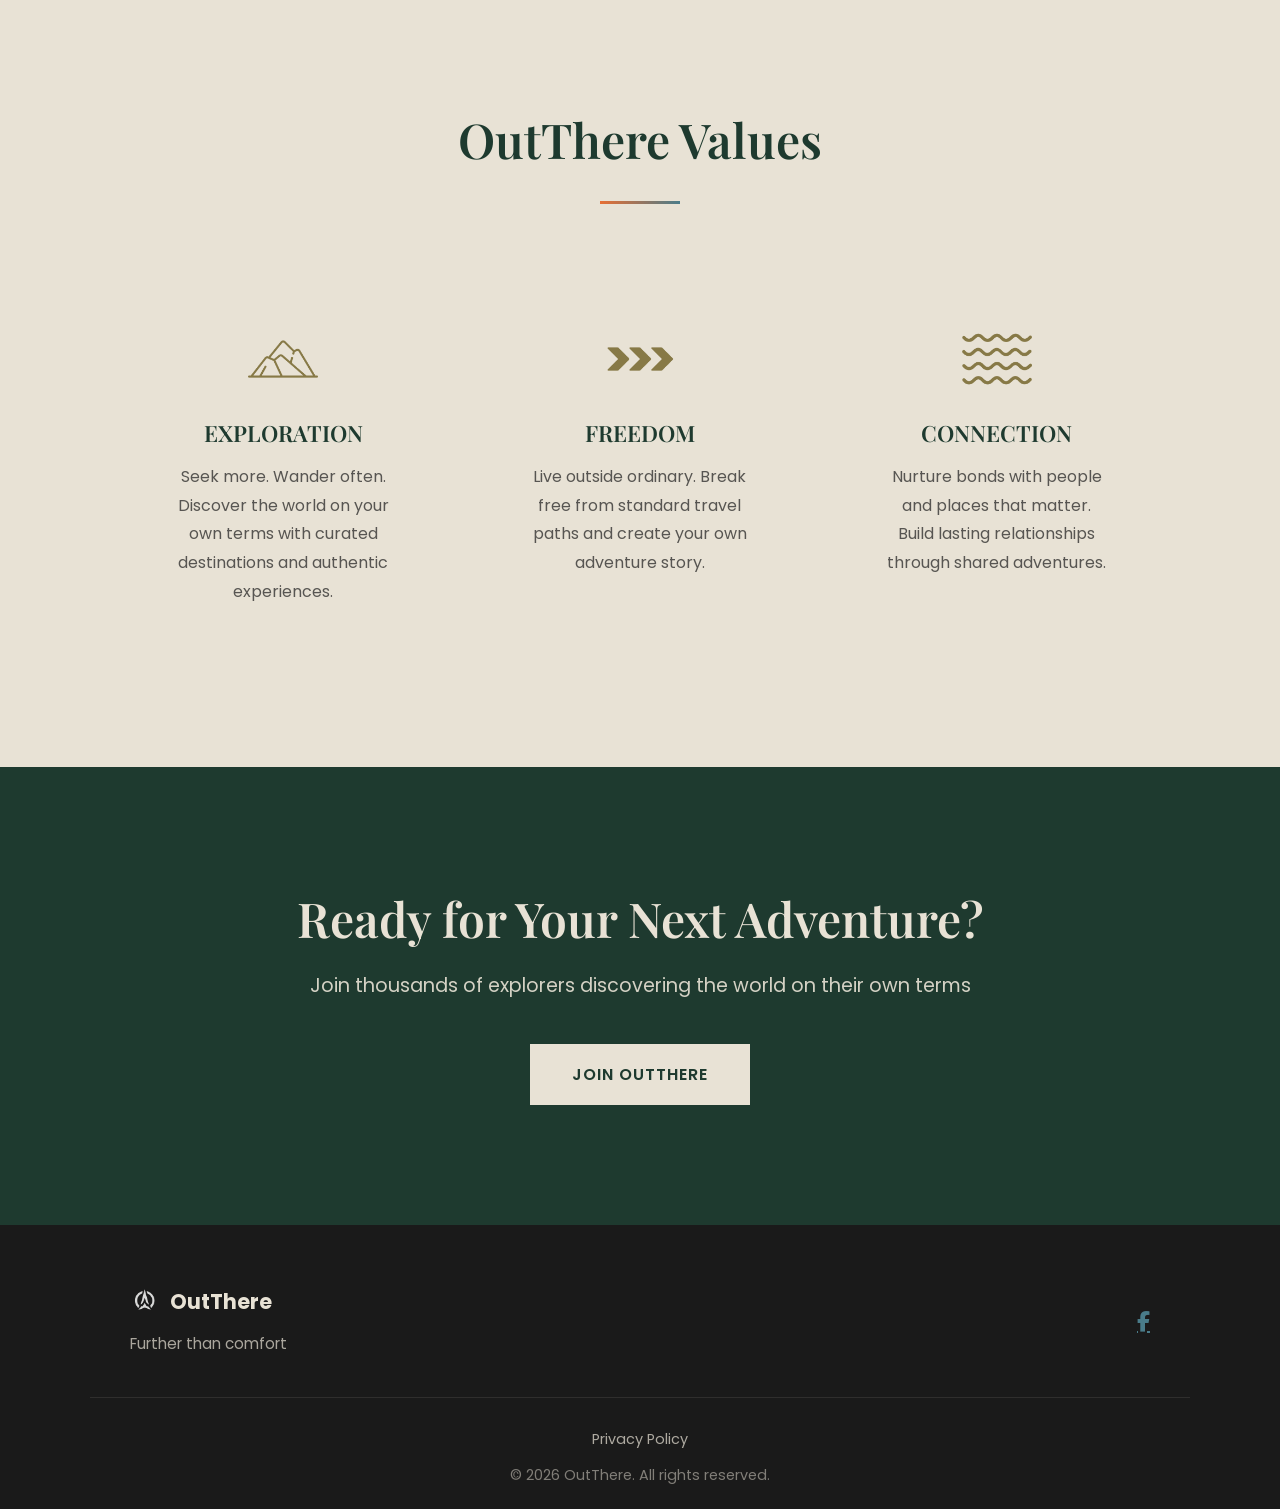
==== commit 41951ce1: "added privacy policy" ====
--- a/index.html
+++ b/index.html
@@ -130,6 +130,9 @@
             </div>
         </div>
         <div class="footer-bottom">
+            <div class="footer-links">
+                <a href="privacy.html">Privacy Policy</a>
+            </div>
             <p>&copy; 2026 OutThere. All rights reserved.</p>
         </div>
     </footer>
--- a/styles.css
+++ b/styles.css
@@ -412,6 +412,67 @@
 }
 
 /* ============================================
+   PRIVACY POLICY
+   ============================================ */
+.privacy-page {
+    background-color: var(--sand-beige);
+}
+
+.privacy-hero {
+    padding: 110px 0 70px;
+    background-color: var(--forest-green);
+    color: var(--sand-beige);
+}
+
+.privacy-kicker {
+    color: var(--adventure-orange);
+    font-size: 0.9rem;
+    font-weight: 700;
+    letter-spacing: 1.5px;
+    margin-bottom: 12px;
+    text-transform: uppercase;
+}
+
+.privacy-hero h1 {
+    color: var(--sand-beige);
+    margin-bottom: 12px;
+}
+
+.privacy-updated {
+    color: rgba(232, 226, 213, 0.78);
+    font-size: 1rem;
+    margin: 0;
+}
+
+.privacy-content {
+    padding: 70px 0 100px;
+}
+
+.privacy-container {
+    max-width: 820px;
+}
+
+.privacy-content h2 {
+    color: var(--forest-green);
+    font-size: 1.8rem;
+    margin: 42px 0 12px;
+}
+
+.privacy-content p {
+    margin-bottom: 16px;
+}
+
+.privacy-content ul {
+    margin: 0 0 20px 22px;
+    color: rgba(26, 26, 26, 0.8);
+}
+
+.privacy-content li {
+    margin-bottom: 8px;
+    padding-left: 4px;
+}
+
+/* ============================================
    FOOTER
    ============================================ */
 .footer {
@@ -483,6 +544,23 @@
     margin: 0 auto;
     padding: 0 40px;
     text-align: center;
+}
+
+.footer-links {
+    display: flex;
+    justify-content: center;
+    margin-bottom: 12px;
+}
+
+.footer-links a {
+    color: rgba(232, 226, 213, 0.72);
+    font-size: 0.9rem;
+    text-decoration: none;
+    transition: var(--transition);
+}
+
+.footer-links a:hover {
+    color: var(--adventure-orange);
 }
 
 .footer-bottom p {
@@ -673,6 +751,18 @@
         padding: 60px 0;
     }
 
+    .privacy-hero {
+        padding: 80px 0 50px;
+    }
+
+    .privacy-content {
+        padding: 50px 0 70px;
+    }
+
+    .privacy-content h2 {
+        font-size: 1.5rem;
+    }
+
     .cta-content h2 {
         font-size: 2rem;
     }
@@ -772,6 +862,19 @@
         padding: 40px 0;
     }
 
+    .privacy-hero {
+        padding: 60px 0 40px;
+    }
+
+    .privacy-content {
+        padding: 40px 0 60px;
+    }
+
+    .privacy-content h2 {
+        font-size: 1.35rem;
+        margin-top: 34px;
+    }
+
     .cta-content h2 {
         font-size: 1.6rem;
     }
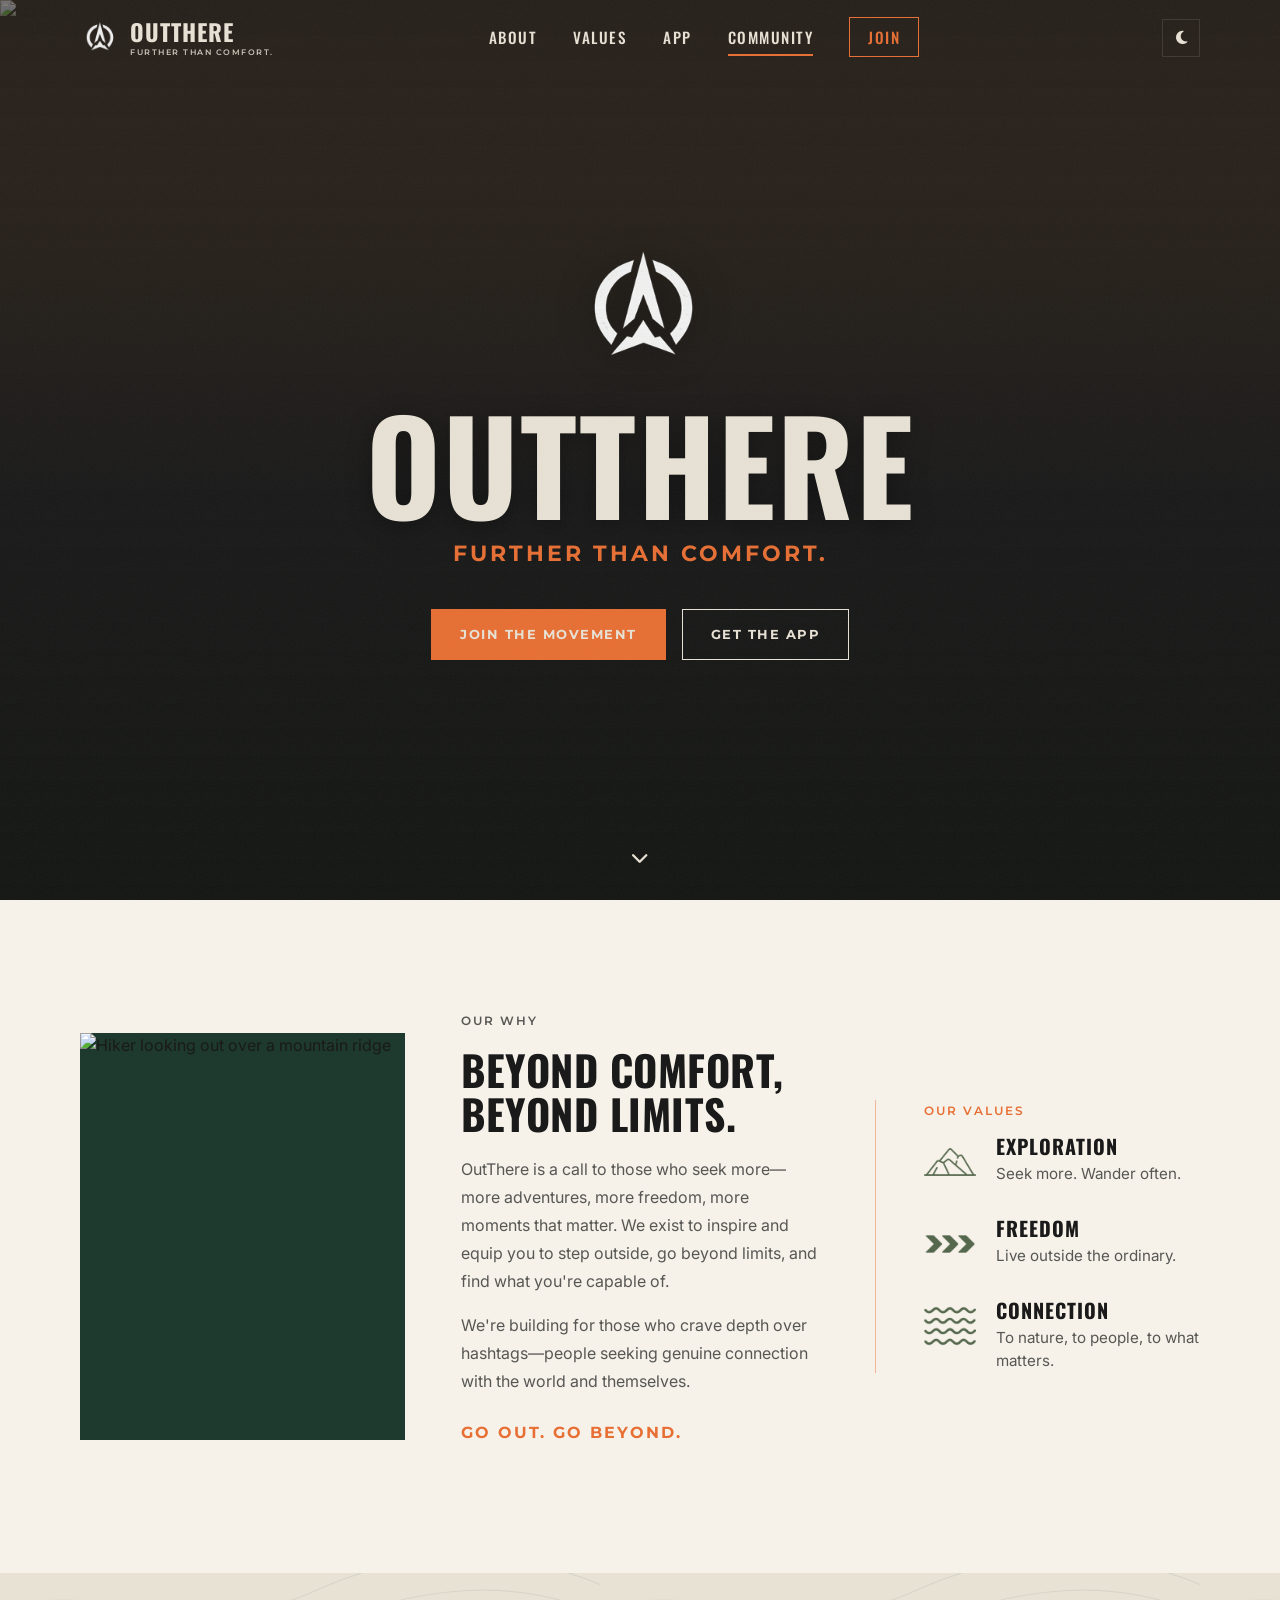
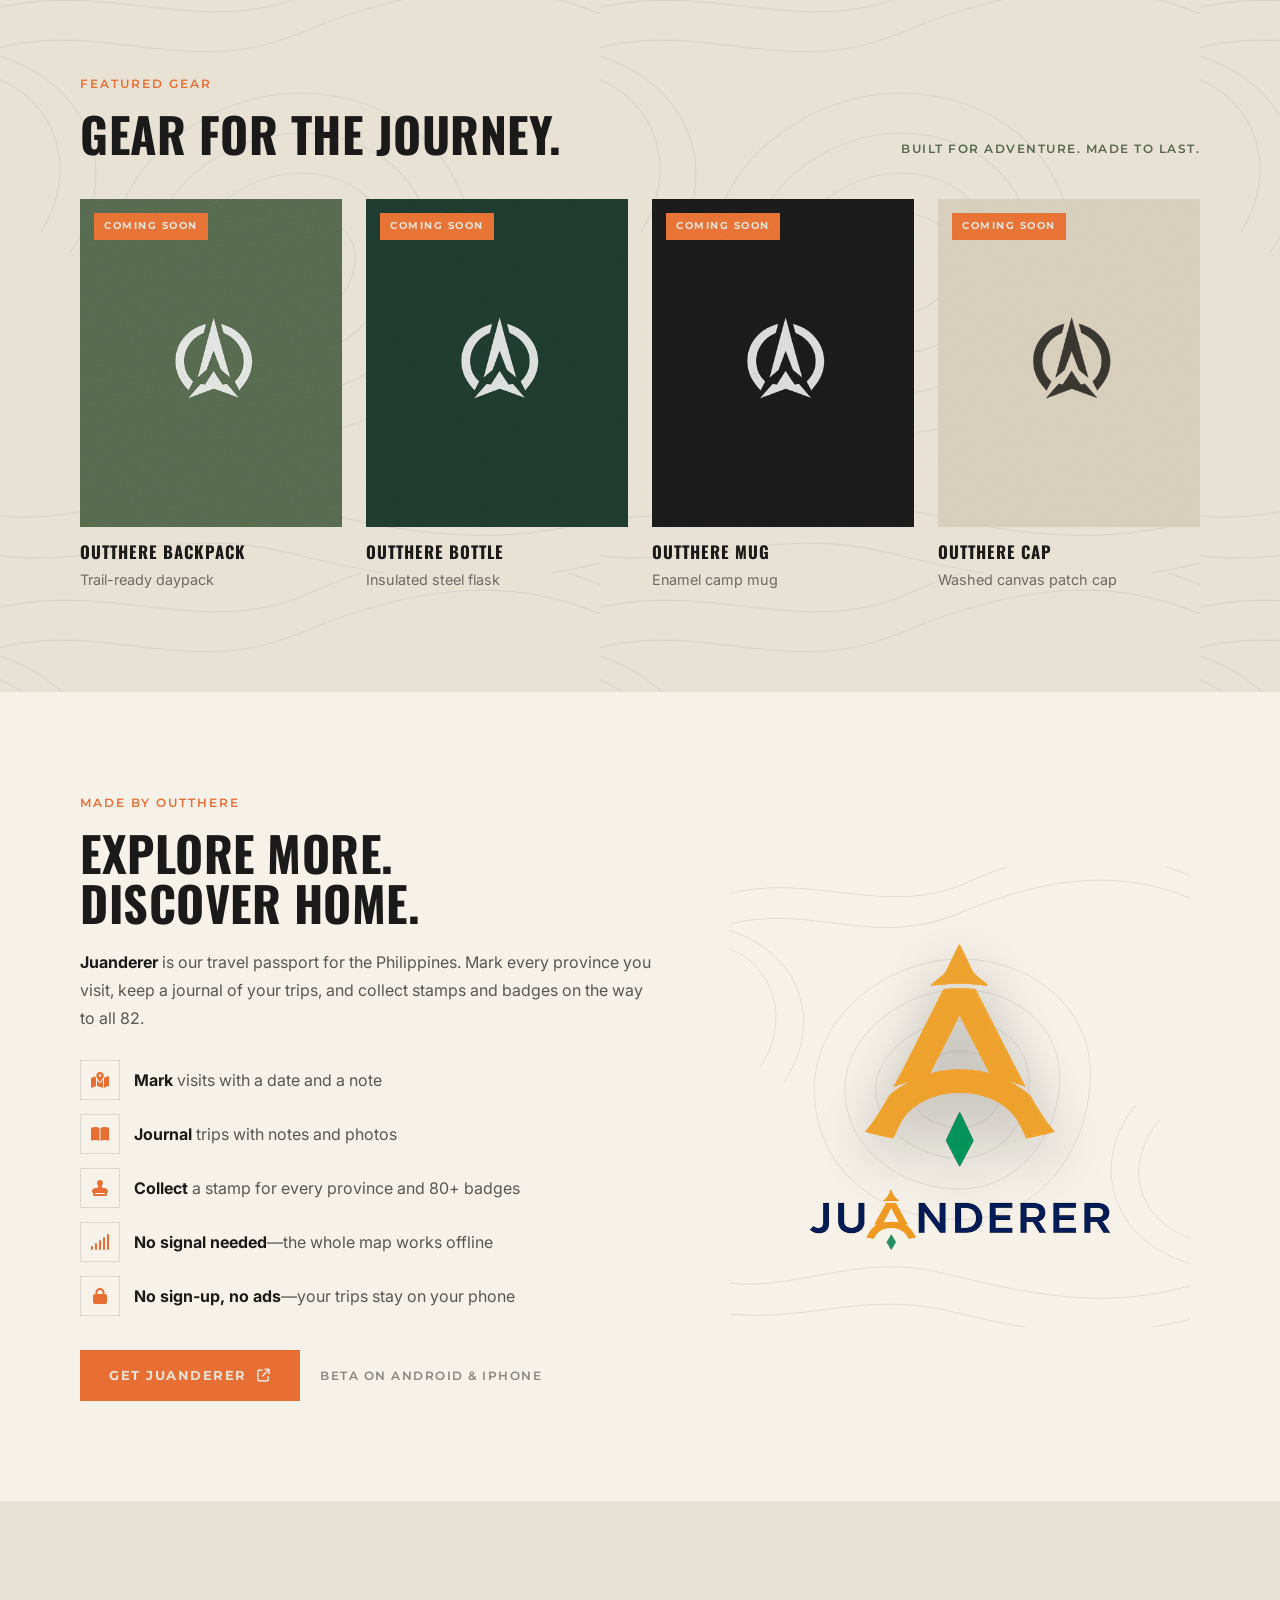
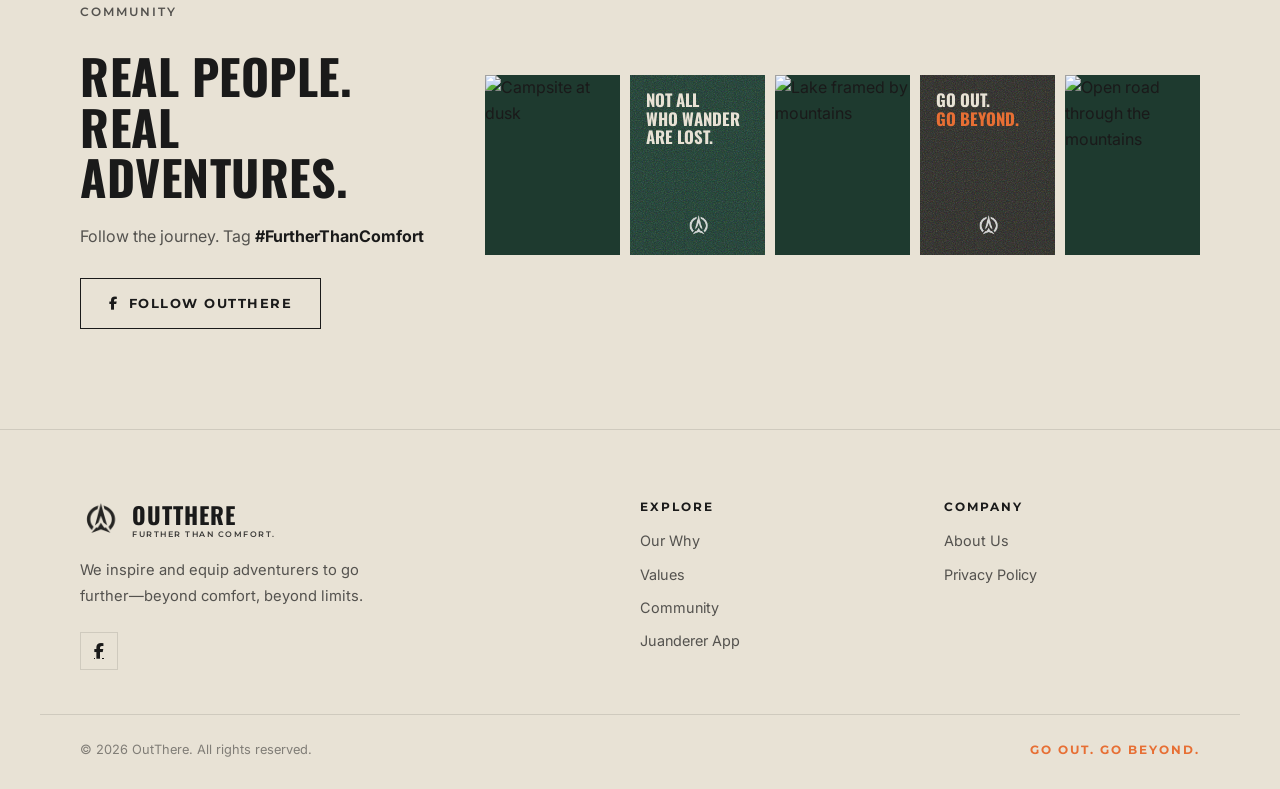
==== commit 6f4bf2ca: "Rebrand site to match brand guide, add dark/light mode and Juanderer section" ====
--- a/index.html
+++ b/index.html
@@ -3,39 +3,60 @@
 <head>
     <meta charset="UTF-8">
     <meta name="viewport" content="width=device-width, initial-scale=1.0">
-    <meta name="description" content="Outthere - Discover places, experiences, and journeys beyond the ordinary. Premium adventure platform for modern explorers.">
-    <meta name="keywords" content="adventure, travel, exploration, journeys, experiences">
-    <meta name="theme-color" content="#1E3A2F">
-    <meta property="og:title" content="Outthere - Further than Comfort">
-    <meta property="og:description" content="Discover places, experiences, and journeys beyond the ordinary.">
+    <meta name="description" content="OutThere - A call to those who seek more. Adventures, freedom, and moments that matter. Further than comfort.">
+    <meta name="keywords" content="adventure, outdoors, hiking, exploration, Philippines, Mt. Pulag, Zambales, Sierra Madre">
+    <meta name="theme-color" content="#1A1A1A">
+    <meta property="og:title" content="OutThere - Further Than Comfort">
+    <meta property="og:description" content="A call to those who seek more. Go out. Go beyond.">
     <meta property="og:type" content="website">
+    <meta property="og:image" content="https://images.unsplash.com/photo-1506905925346-21bda4d32df4?w=1200&q=80">
     <meta name="twitter:card" content="summary_large_image">
-    <link rel="stylesheet" href="styles.css">
-    <link rel="stylesheet" href="https://cdnjs.cloudflare.com/ajax/libs/font-awesome/6.4.0/css/all.min.css">
-    <link href="https://fonts.googleapis.com/css2?family=Poppins:wght@300;400;500;600;700&family=Playfair+Display:wght@500;600;700&display=swap" rel="stylesheet">
-    <title>OutThere - Further than Comfort</title>
-<!-- FAVICON LINKS -->
+    <title>OutThere - Further Than Comfort</title>
+    <script>
+        // Apply saved or system theme before first paint to avoid a flash
+        (function () {
+            var saved = null;
+            try { saved = localStorage.getItem('theme'); } catch (e) {}
+            var theme = saved || (window.matchMedia('(prefers-color-scheme: light)').matches ? 'light' : 'dark');
+            document.documentElement.setAttribute('data-theme', theme);
+        })();
+    </script>
     <link rel="icon" type="image/png" href="assets/logo.png">
     <link rel="apple-touch-icon" href="assets/logo.png">
-    <meta name="theme-color" content="#1E3A2F">
+    <link rel="preconnect" href="https://fonts.googleapis.com">
+    <link rel="preconnect" href="https://fonts.gstatic.com" crossorigin>
+    <link href="https://fonts.googleapis.com/css2?family=Oswald:wght@500;700&family=Montserrat:wght@600;700&family=Inter:wght@400;500&display=swap" rel="stylesheet">
+    <link rel="stylesheet" href="https://cdnjs.cloudflare.com/ajax/libs/font-awesome/6.4.0/css/all.min.css">
+    <link rel="stylesheet" href="styles.css">
 </head>
 <body>
     <!-- Navigation -->
-    <nav class="navbar">
+    <nav class="navbar navbar-overlay">
         <div class="nav-wrapper">
-            <div class="logo">
-                <img src="assets/logo.png" alt="Outthere Logo" class="logo-image">
-                <span class="logo-text">OutThere</span>
-            </div>
+            <a class="logo" href="#hero" aria-label="OutThere home">
+                <img src="assets/logo.png" alt="" class="logo-image">
+                <span class="logo-lockup">
+                    <span class="logo-text">OutThere</span>
+                    <span class="logo-tagline">Further than comfort.</span>
+                </span>
+            </a>
             <ul class="nav-menu" id="navMenu">
                 <li><a href="#about">About</a></li>
-                <li><a href="#features">Features</a></li>
-                <li><a href="#cta">Get Started</a></li>
+                <li><a href="#values">Values</a></li>
+                <li><a href="#app">App</a></li>
+                <li><a href="#community">Community</a></li>
+                <li><a href="https://www.facebook.com/profile.php?id=61587238439117" target="_blank" rel="noopener" class="nav-cta">Join</a></li>
             </ul>
-            <div class="hamburger" id="hamburger">
-                <span></span>
-                <span></span>
-                <span></span>
+            <div class="nav-actions">
+                <button class="theme-toggle" id="themeToggle" type="button" aria-label="Toggle light and dark mode">
+                    <i class="fas fa-sun" aria-hidden="true"></i>
+                    <i class="fas fa-moon" aria-hidden="true"></i>
+                </button>
+                <button class="hamburger" id="hamburger" type="button" aria-label="Open menu" aria-expanded="false" aria-controls="navMenu">
+                    <span></span>
+                    <span></span>
+                    <span></span>
+                </button>
             </div>
         </div>
     </nav>
@@ -43,97 +64,216 @@
     <!-- Hero Section -->
     <section class="hero" id="hero">
         <div class="hero-background">
-            <img src="https://images.unsplash.com/photo-1506905925346-21bda4d32df4?w=1200&q=80" alt="Mountain landscape">
+            <img src="https://images.unsplash.com/photo-1506905925346-21bda4d32df4?w=2000&q=80" alt="Sunrise over a sea of mountains">
             <div class="hero-overlay"></div>
         </div>
         <div class="hero-content">
-            <h1 class="hero-title">Further than Comfort</h1>
-            <button class="btn btn-primary" onclick="scrollToSection('cta')">Start Exploring</button>
-        </div>
-    </section>
-
-    <!-- About Section -->
-    <section class="about" id="about">
+            <img src="assets/logo.png" alt="" class="hero-mark">
+            <h1 class="hero-title">OutThere</h1>
+            <p class="hero-tagline">Further than comfort.</p>
+            <div class="hero-actions">
+                <a href="https://www.facebook.com/profile.php?id=61587238439117" target="_blank" rel="noopener" class="btn btn-primary">Join the Movement</a>
+                <a href="#app" class="btn btn-outline">Get the App</a>
+            </div>
+        </div>
+        <a href="#about" class="scroll-cue" aria-label="Scroll to next section">
+            <i class="fas fa-chevron-down"></i>
+        </a>
+    </section>
+
+    <!-- Our Why + Values -->
+    <section class="why" id="about">
+        <div class="container why-grid">
+            <div class="why-image reveal">
+                <img src="https://images.unsplash.com/photo-1551632811-561732d1e306?w=900&q=80" alt="Hiker looking out over a mountain ridge" loading="lazy" width="900" height="1100">
+            </div>
+            <div class="why-story reveal">
+                <p class="eyebrow">Our Why</p>
+                <h2>Beyond comfort,<br>beyond limits.</h2>
+                <p>
+                    OutThere is a call to those who seek more&mdash;more adventures, more freedom, more moments that matter.
+                    We exist to inspire and equip you to step outside, go beyond limits, and find what you're capable of.
+                </p>
+                <p>
+                    We're building for those who crave depth over hashtags&mdash;people seeking genuine connection with
+                    the world and themselves.
+                </p>
+                <p class="callout">Go out. Go beyond.</p>
+            </div>
+            <div class="why-values" id="values">
+                <p class="eyebrow">Our Values</p>
+                <ul class="values-list">
+                    <li class="value reveal">
+                        <span class="value-icon" style="--icon: url('assets/icons/mountain.png')" aria-hidden="true"></span>
+                        <div>
+                            <h3>Exploration</h3>
+                            <p>Seek more. Wander often.</p>
+                        </div>
+                    </li>
+                    <li class="value reveal">
+                        <span class="value-icon" style="--icon: url('assets/icons/arrows.png')" aria-hidden="true"></span>
+                        <div>
+                            <h3>Freedom</h3>
+                            <p>Live outside the ordinary.</p>
+                        </div>
+                    </li>
+                    <li class="value reveal">
+                        <span class="value-icon" style="--icon: url('assets/icons/water-waves.png')" aria-hidden="true"></span>
+                        <div>
+                            <h3>Connection</h3>
+                            <p>To nature, to people, to what matters.</p>
+                        </div>
+                    </li>
+                </ul>
+            </div>
+        </div>
+    </section>
+
+    <!-- Gear Teaser -->
+    <section class="gear topo" id="gear">
         <div class="container">
-            <div class="about-wrapper">
-                <div class="about-text">
-                    <h2>Brand Story</h2>
-                    <p>
-                        OutThere is a call to those who seek more, more adventures, more freedom, more moments that matter. We exist to
-                        inspire and equip you to step outside, go beyond limits, and find what you're capable of.
-                    </p>
-                    <p>
-                        We're building a platform for those who crave depth over hashtags—travelers seeking genuine connection with the world 
-                        and themselves. Join us as we redefine what it means to explore.
-                    </p>
-                </div>
-                <div class="about-image">
-                    <img src="https://images.unsplash.com/photo-1469854523086-cc02fe5d8800?w=600&q=80" alt="Adventure team">
-                </div>
-            </div>
-        </div>
-    </section>
-
-    <!-- Features Section -->
-    <section class="features" id="features">
-        <div class="container">
-            <div class="section-header">
-                <h2>OutThere Values</h2>
-                <div class="divider"></div>
-            </div>
-            <div class="features-grid">
-                <div class="feature-card">
-                        <img src="assets/icons/mountain.png" alt="Exploration" class="feature-icon">
-                    <h3>EXPLORATION</h3>
-                    <p>Seek more. Wander often. Discover the world on your own terms with curated destinations and authentic experiences.</p>
-                </div>
-                <div class="feature-card">
-                    <img src="assets/icons/arrows.png" alt="Freedom" class="feature-icon">
-                    <h3>FREEDOM</h3>
-                    <p>Live outside ordinary. Break free from standard travel paths and create your own adventure story.</p>
-                </div>
-               
-                <div class="feature-card">
-                    <img src="assets/icons/water-waves.png" alt="Connection" class="feature-icon">
-                    <h3>CONNECTION</h3>
-                    <p>Nurture bonds with people and places that matter. Build lasting relationships through shared adventures.</p>
-                </div>
-            </div>
-        </div>
-    </section>
-
-    <!-- Call-to-Action Section -->
-    <section class="cta-section" id="cta">
-        <div class="cta-content">
-            <h2>Ready for Your Next Adventure?</h2>
-            <p>Join thousands of explorers discovering the world on their own terms</p>
-            <button class="btn btn-secondary">Join Outthere</button>
-        </div>
-    </section>
-
-
-
+            <div class="section-head">
+                <div>
+                    <p class="eyebrow">Featured Gear</p>
+                    <h2>Gear for the journey.</h2>
+                </div>
+                <span class="section-note">Built for adventure. Made to last.</span>
+            </div>
+            <div class="gear-row">
+                <article class="gear-card reveal">
+                    <div class="gear-swatch swatch-olive">
+                        <img src="assets/logo.png" alt="" loading="lazy">
+                        <span class="gear-tag">Coming soon</span>
+                    </div>
+                    <h3>OutThere Backpack</h3>
+                    <p>Trail-ready daypack</p>
+                </article>
+                <article class="gear-card reveal">
+                    <div class="gear-swatch swatch-forest">
+                        <img src="assets/logo.png" alt="" loading="lazy">
+                        <span class="gear-tag">Coming soon</span>
+                    </div>
+                    <h3>OutThere Bottle</h3>
+                    <p>Insulated steel flask</p>
+                </article>
+                <article class="gear-card reveal">
+                    <div class="gear-swatch swatch-charcoal">
+                        <img src="assets/logo.png" alt="" loading="lazy">
+                        <span class="gear-tag">Coming soon</span>
+                    </div>
+                    <h3>OutThere Mug</h3>
+                    <p>Enamel camp mug</p>
+                </article>
+                <article class="gear-card reveal">
+                    <div class="gear-swatch swatch-sand">
+                        <img src="assets/logo.png" alt="" loading="lazy">
+                        <span class="gear-tag">Coming soon</span>
+                    </div>
+                    <h3>OutThere Cap</h3>
+                    <p>Washed canvas patch cap</p>
+                </article>
+            </div>
+        </div>
+    </section>
+
+    <!-- Juanderer App -->
+    <section class="app" id="app">
+        <div class="container app-grid">
+            <div class="app-text reveal">
+                <p class="eyebrow">Made by OutThere</p>
+                <h2>Explore more.<br>Discover home.</h2>
+                <p>
+                    <strong>Juanderer</strong> is our travel passport for the Philippines. Mark every province you visit,
+                    keep a journal of your trips, and collect stamps and badges on the way to all 82.
+                </p>
+                <ul class="app-features">
+                    <li><i class="fas fa-map-location-dot" aria-hidden="true"></i><span><strong>Mark</strong> visits with a date and a note</span></li>
+                    <li><i class="fas fa-book-open" aria-hidden="true"></i><span><strong>Journal</strong> trips with notes and photos</span></li>
+                    <li><i class="fas fa-stamp" aria-hidden="true"></i><span><strong>Collect</strong> a stamp for every province and 80+ badges</span></li>
+                    <li><i class="fas fa-signal" aria-hidden="true"></i><span><strong>No signal needed</strong>&mdash;the whole map works offline</span></li>
+                    <li><i class="fas fa-lock" aria-hidden="true"></i><span><strong>No sign-up, no ads</strong>&mdash;your trips stay on your phone</span></li>
+                </ul>
+                <div class="app-actions">
+                    <a href="https://juandererph.vercel.app/" class="btn btn-primary" target="_blank" rel="noopener">
+                        Get Juanderer <i class="fas fa-arrow-up-right-from-square" aria-hidden="true"></i>
+                    </a>
+                    <span class="app-note">Beta on Android &amp; iPhone</span>
+                </div>
+            </div>
+            <a class="app-visual reveal" href="https://juandererph.vercel.app/" target="_blank" rel="noopener" aria-label="Visit the Juanderer app website">
+                <img src="assets/juanderer/juanderer-icon.png" alt="" class="app-icon" width="340" height="400">
+                <img src="assets/juanderer/juanderer-logo-dark.png" alt="Juanderer" class="app-wordmark wordmark-dark" width="600" height="184">
+                <img src="assets/juanderer/juanderer-logo-light.png" alt="Juanderer" class="app-wordmark wordmark-light" width="600" height="121">
+            </a>
+        </div>
+    </section>
+
+    <!-- Community -->
+    <section class="community" id="community">
+        <div class="container community-grid">
+            <div class="community-text">
+                <p class="eyebrow">Community</p>
+                <h2>Real people.<br>Real adventures.</h2>
+                <p>Follow the journey. Tag <strong>#FurtherThanComfort</strong></p>
+                <a href="https://www.facebook.com/profile.php?id=61587238439117" class="btn btn-outline" target="_blank" rel="noopener">
+                    <i class="fab fa-facebook-f"></i> Follow OutThere
+                </a>
+            </div>
+            <div class="community-tiles">
+                <div class="tile reveal">
+                    <img src="https://images.unsplash.com/photo-1504280390367-361c6d9f38f4?w=500&q=80" alt="Campsite at dusk" loading="lazy">
+                </div>
+                <div class="tile tile-type reveal">
+                    <span>Not all<br>who wander<br>are lost.</span>
+                    <img src="assets/logo.png" alt="" class="tile-mark">
+                </div>
+                <div class="tile reveal">
+                    <img src="https://images.unsplash.com/photo-1501785888041-af3ef285b470?w=500&q=80" alt="Lake framed by mountains" loading="lazy">
+                </div>
+                  <div class="tile tile-type tile-orange reveal">
+                    <span>Go out.<br><em>Go beyond.</em></span>
+                    <img src="assets/logo.png" alt="" class="tile-mark">
+                </div>
+                <div class="tile reveal">
+                    <img src="https://images.unsplash.com/photo-1469854523086-cc02fe5d8800?w=500&q=80" alt="Open road through the mountains" loading="lazy">
+                </div>
+    
+            </div>
+        </div>
+    </section>
 
     <!-- Footer -->
     <footer class="footer">
         <div class="footer-content">
             <div class="footer-brand">
                 <div class="footer-logo">
-                    <img src="assets/logo.png" alt="Outthere Logo" class="logo-image-small">
-                    <span>OutThere</span>
-                </div>
-                <p>Further than comfort</p>
-            </div>
-            <div class="footer-social">
-                <a href="https://www.facebook.com/profile.php?id=61587238439117" aria-label="Facebook"><i class="fab fa-facebook-f"></i></a>
-
+                    <img src="assets/logo.png" alt="" class="logo-image-small">
+                    <span class="logo-lockup">
+                        <span class="logo-text">OutThere</span>
+                        <span class="logo-tagline">Further than comfort.</span>
+                    </span>
+                </div>
+                <p>We inspire and equip adventurers to go further&mdash;beyond comfort, beyond limits.</p>
+                <div class="footer-social">
+                    <a href="https://www.facebook.com/profile.php?id=61587238439117" aria-label="Facebook" target="_blank" rel="noopener"><i class="fab fa-facebook-f"></i></a>
+                </div>
+            </div>
+            <div class="footer-col">
+                <h4>Explore</h4>
+                <a href="#about">Our Why</a>
+                <a href="#values">Values</a>
+                <a href="#community">Community</a>
+                <a href="https://juandererph.vercel.app/" target="_blank" rel="noopener">Juanderer App</a>
+            </div>
+            <div class="footer-col">
+                <h4>Company</h4>
+                <a href="#about">About Us</a>
+                <a href="privacy.html">Privacy Policy</a>
             </div>
         </div>
         <div class="footer-bottom">
-            <div class="footer-links">
-                <a href="privacy.html">Privacy Policy</a>
-            </div>
             <p>&copy; 2026 OutThere. All rights reserved.</p>
+            <span class="footer-url">Go out. Go beyond.</span>
         </div>
     </footer>
 
--- a/styles.css
+++ b/styles.css
@@ -4,16 +4,64 @@
 :root {
     --forest-green: #1E3A2F;
     --olive-green: #55684D;
+    --olive-light: #8E9C72;
     --charcoal-black: #1A1A1A;
+    --off-black: #141613;
     --sand-beige: #E8E2D5;
     --adventure-orange: #E76F34;
     --coastal-blue: #4A7C8A;
-    
-    --font-display: 'Playfair Display', serif;
-    --font-body: 'Poppins', sans-serif;
-    
+
+    --sand-muted: rgba(232, 226, 213, 0.72);
+    --line-dark: rgba(232, 226, 213, 0.12);
+
+    /* Theme tokens (dark is the default brand look) */
+    --surface: var(--off-black);
+    --surface-2: var(--charcoal-black);
+    --nav-scrolled: rgba(26, 26, 26, 0.96);
+    --text: var(--sand-beige);
+    --text-muted: var(--sand-muted);
+    --text-faint: rgba(232, 226, 213, 0.45);
+    --text-inverse: var(--charcoal-black);
+    --line: var(--line-dark);
+    --heading-accent: var(--sand-beige);
+    --value-icon: var(--olive-light);
+    --logo-filter: none;
+
+    --font-display: 'Oswald', 'Arial Narrow', sans-serif;
+    --font-sub: 'Montserrat', sans-serif;
+    --font-body: 'Inter', system-ui, sans-serif;
+
     --transition: all 0.3s ease;
     --transition-slow: all 0.5s ease;
+
+    --grain: url("data:image/svg+xml,%3Csvg xmlns='http://www.w3.org/2000/svg' width='160' height='160'%3E%3Cfilter id='n'%3E%3CfeTurbulence type='fractalNoise' baseFrequency='0.9' numOctaves='3' stitchTiles='stitch'/%3E%3C/filter%3E%3Crect width='100%25' height='100%25' filter='url(%23n)'/%3E%3C/svg%3E");
+    --topo: url("data:image/svg+xml,%3Csvg xmlns='http://www.w3.org/2000/svg' width='600' height='600' fill='none' stroke='%231E3A2F' stroke-width='1.2'%3E%3Cpath d='M300 120c90 0 170 60 170 150s-60 190-170 190-190-70-190-170 100-170 190-170z'/%3E%3Cpath d='M300 160c70 0 130 45 130 115s-50 145-130 145-150-55-150-130 80-130 150-130z'/%3E%3Cpath d='M300 200c50 0 90 30 90 80s-35 100-90 100-110-40-110-90 60-90 110-90z'/%3E%3Cpath d='M300 240c30 0 55 18 55 45s-20 55-55 55-65-22-65-50 35-50 65-50z'/%3E%3Cpath d='M-20 80c120-40 200 30 320-20s220-60 320-10'/%3E%3Cpath d='M-20 40c120-40 220 30 330-20s200-50 310 0'/%3E%3Cpath d='M-20 540c100 20 180-40 300-10s220 50 340 10'/%3E%3Cpath d='M-20 580c110 20 190-30 310 0s200 40 330 5'/%3E%3Cpath d='M40 260c40-60 20-140-60-160'/%3E%3Cpath d='M70 280c50-70 30-170-80-200'/%3E%3Cpath d='M560 330c-50 60-30 140 60 160'/%3E%3Cpath d='M530 310c-60 70-40 180 80 210'/%3E%3C/svg%3E");
+}
+
+:root[data-theme="light"] {
+    --surface: #F6F2EA;
+    --surface-2: var(--sand-beige);
+    --nav-scrolled: rgba(246, 242, 234, 0.96);
+    --text: var(--charcoal-black);
+    --text-muted: rgba(26, 26, 26, 0.72);
+    --text-faint: rgba(26, 26, 26, 0.5);
+    --text-inverse: var(--sand-beige);
+    --line: rgba(26, 26, 26, 0.12);
+    --heading-accent: var(--forest-green);
+    --value-icon: var(--olive-green);
+    --logo-filter: brightness(0) opacity(0.85);
+}
+
+/* Areas that sit on photos or deep green stay dark in both themes */
+.hero,
+.cta-section,
+.tile-type,
+.navbar-overlay:not(.scrolled) {
+    --text: var(--sand-beige);
+    --text-muted: var(--sand-muted);
+    --text-inverse: var(--charcoal-black);
+    --line: var(--line-dark);
+    --logo-filter: none;
 }
 
 /* ============================================
@@ -31,25 +79,48 @@
 
 body {
     font-family: var(--font-body);
-    color: var(--charcoal-black);
-    background-color: var(--sand-beige);
+    color: var(--text);
+    background-color: var(--surface);
     line-height: 1.6;
     overflow-x: hidden;
 }
 
+/* Film grain over everything for the brand's printed texture */
+body::before {
+    content: '';
+    position: fixed;
+    inset: 0;
+    background-image: var(--grain);
+    opacity: 0.05;
+    pointer-events: none;
+    z-index: 9999;
+}
+
+img {
+    max-width: 100%;
+}
+
 .container {
-    max-width: 1100px;
+    max-width: 1200px;
     margin: 0 auto;
     padding: 0 40px;
 }
 
+a:focus-visible,
+button:focus-visible {
+    outline: 2px solid var(--adventure-orange);
+    outline-offset: 3px;
+}
+
 /* ============================================
    TYPOGRAPHY
    ============================================ */
 h1, h2, h3, h4, h5, h6 {
     font-family: var(--font-display);
-    font-weight: 600;
-    line-height: 1.3;
+    font-weight: 700;
+    line-height: 1.05;
+    text-transform: uppercase;
+    letter-spacing: 0.5px;
 }
 
 h1 {
@@ -59,35 +130,57 @@
 
 h2 {
     font-size: 3rem;
-    margin-bottom: 15px;
+    margin-bottom: 20px;
 }
 
 h3 {
-    font-size: 1.4rem;
-    margin-bottom: 12px;
+    font-size: 1.25rem;
+    letter-spacing: 1px;
+    margin-bottom: 6px;
 }
 
 p {
-    font-size: 1.05rem;
-    line-height: 1.8;
-    color: rgba(26, 26, 26, 0.8);
+    font-size: 1rem;
+    line-height: 1.75;
+    color: var(--text-muted);
+}
+
+.eyebrow {
+    font-family: var(--font-sub);
+    font-weight: 600;
+    font-size: 0.78rem;
+    letter-spacing: 2px;
+    text-transform: uppercase;
+    color: var(--adventure-orange);
+    margin-bottom: 14px;
+}
+
+.callout {
+    font-family: var(--font-sub);
+    font-weight: 700;
+    letter-spacing: 2px;
+    text-transform: uppercase;
+    color: var(--adventure-orange) !important;
 }
 
 /* ============================================
    BUTTONS
    ============================================ */
 .btn {
-    padding: 16px 40px;
-    border: none;
+    display: inline-flex;
+    align-items: center;
+    gap: 10px;
+    padding: 14px 28px;
+    border: 1px solid transparent;
     border-radius: 0;
-    font-size: 1rem;
-    font-weight: 600;
-    font-family: var(--font-body);
+    font-family: var(--font-sub);
+    font-size: 0.82rem;
+    font-weight: 700;
+    letter-spacing: 1.5px;
+    text-transform: uppercase;
+    text-decoration: none;
     cursor: pointer;
-    transition: var(--transition-slow);
-    text-transform: uppercase;
-    letter-spacing: 1px;
-    display: inline-block;
+    transition: var(--transition);
 }
 
 .btn-primary {
@@ -96,20 +189,19 @@
 }
 
 .btn-primary:hover {
-    background-color: var(--forest-green);
+    background-color: #cf5c24;
     transform: translateY(-2px);
 }
 
-.btn-secondary {
-    background-color: var(--sand-beige);
-    color: var(--forest-green);
-    border: 2px solid var(--sand-beige);
-}
-
-.btn-secondary:hover {
-    background-color: var(--forest-green);
-    color: var(--sand-beige);
-    border-color: var(--forest-green);
+.btn-outline {
+    background-color: transparent;
+    color: var(--text);
+    border-color: var(--text);
+}
+
+.btn-outline:hover {
+    background-color: var(--text);
+    color: var(--text-inverse);
 }
 
 /* ============================================
@@ -119,16 +211,30 @@
     position: sticky;
     top: 0;
     z-index: 1000;
-    background-color: rgba(232, 226, 213, 0.95);
-    backdrop-filter: blur(10px);
-    border-bottom: 1px solid rgba(30, 58, 47, 0.1);
+    background-color: var(--surface-2);
+    border-bottom: 1px solid var(--line);
+    transition: background-color 0.3s ease, border-color 0.3s ease;
+}
+
+/* Homepage: floats over the hero until the page scrolls */
+.navbar-overlay {
+    position: fixed;
+    left: 0;
+    right: 0;
+    background-color: transparent;
+    border-bottom-color: transparent;
+}
+
+.navbar-overlay.scrolled {
+    background-color: var(--nav-scrolled);
+    border-bottom-color: var(--line);
 }
 
 .nav-wrapper {
-    max-width: 1100px;
+    max-width: 1200px;
     margin: 0 auto;
     padding: 0 40px;
-    height: 70px;
+    height: 76px;
     display: flex;
     justify-content: space-between;
     align-items: center;
@@ -138,37 +244,68 @@
     display: flex;
     align-items: center;
     gap: 12px;
+    color: var(--text);
+    text-decoration: none;
+}
+
+.logo-image,
+.logo-image-small {
+    filter: var(--logo-filter);
+}
+
+.logo-image {
+    width: 38px;
+    height: 38px;
+    object-fit: contain;
+}
+
+.logo-lockup {
+    display: flex;
+    flex-direction: column;
+    line-height: 1;
+}
+
+.logo-text {
+    font-family: var(--font-display);
     font-weight: 700;
-    font-size: 1.3rem;
-    color: var(--forest-green);
+    font-size: 1.45rem;
+    letter-spacing: 1px;
+    text-transform: uppercase;
+}
+
+.logo-tagline {
+    font-family: var(--font-sub);
+    font-weight: 600;
+    font-size: 0.5rem;
+    letter-spacing: 1.5px;
+    text-transform: uppercase;
+    margin-top: 4px;
+    opacity: 0.85;
+}
+
+.nav-menu {
+    display: flex;
+    align-items: center;
+    list-style: none;
+    gap: 36px;
+}
+
+.nav-menu a {
+    font-family: var(--font-display);
+    font-weight: 500;
+    font-size: 0.95rem;
+    letter-spacing: 1.5px;
+    text-transform: uppercase;
+    color: var(--text);
     text-decoration: none;
-}
-
-.logo-image {
-    width: 35px;
-    height: 35px;
-    object-fit: contain;
-    filter: brightness(0) saturate(100%) invert(30%) sepia(50%) saturate(120%) hue-rotate(140deg);
-}
-
-.nav-menu {
-    display: flex;
-    list-style: none;
-    gap: 40px;
-}
-
-.nav-menu a {
-    color: var(--charcoal-black);
-    text-decoration: none;
-    font-weight: 500;
+    position: relative;
     transition: var(--transition);
-    position: relative;
 }
 
 .nav-menu a::after {
     content: '';
     position: absolute;
-    bottom: -5px;
+    bottom: -8px;
     left: 0;
     width: 0;
     height: 2px;
@@ -176,22 +313,90 @@
     transition: var(--transition);
 }
 
-.nav-menu a:hover::after {
+.nav-menu a:hover::after,
+.nav-menu a.active::after {
     width: 100%;
+}
+
+.nav-menu .nav-cta {
+    padding: 8px 18px;
+    border: 1px solid var(--adventure-orange);
+    color: var(--adventure-orange);
+}
+
+.nav-menu .nav-cta::after {
+    display: none;
+}
+
+.nav-menu .nav-cta:hover {
+    background-color: var(--adventure-orange);
+    color: var(--sand-beige);
+}
+
+.nav-actions {
+    display: flex;
+    align-items: center;
+    gap: 12px;
+    margin-left: 28px;
+}
+
+.theme-toggle {
+    width: 38px;
+    height: 38px;
+    display: flex;
+    align-items: center;
+    justify-content: center;
+    background: none;
+    border: 1px solid var(--line);
+    color: var(--text);
+    font-size: 0.95rem;
+    cursor: pointer;
+    transition: var(--transition);
+}
+
+.theme-toggle:hover {
+    color: var(--adventure-orange);
+    border-color: var(--adventure-orange);
+}
+
+/* Show the icon for the theme you'd switch to */
+.theme-toggle .fa-sun,
+[data-theme="light"] .theme-toggle .fa-moon {
+    display: inline-block;
+}
+
+.theme-toggle .fa-moon,
+[data-theme="light"] .theme-toggle .fa-sun {
+    display: none;
 }
 
 .hamburger {
     display: none;
     flex-direction: column;
+    background: none;
+    border: none;
+    padding: 6px;
     cursor: pointer;
 }
 
 .hamburger span {
-    width: 25px;
-    height: 2.5px;
-    background-color: var(--forest-green);
-    margin: 5px 0;
+    width: 26px;
+    height: 2px;
+    background-color: var(--text);
+    margin: 4px 0;
     transition: var(--transition);
+}
+
+.hamburger[aria-expanded="true"] span:nth-child(1) {
+    transform: translateY(10px) rotate(45deg);
+}
+
+.hamburger[aria-expanded="true"] span:nth-child(2) {
+    opacity: 0;
+}
+
+.hamburger[aria-expanded="true"] span:nth-child(3) {
+    transform: translateY(-10px) rotate(-45deg);
 }
 
 /* ============================================
@@ -200,19 +405,17 @@
 .hero {
     position: relative;
     height: 100vh;
-    min-height: 600px;
+    min-height: 640px;
     display: flex;
     align-items: center;
     justify-content: center;
     overflow: hidden;
+    background-color: var(--charcoal-black);
 }
 
 .hero-background {
     position: absolute;
-    top: 0;
-    left: 0;
-    width: 100%;
-    height: 100%;
+    inset: 0;
     z-index: 0;
 }
 
@@ -220,16 +423,15 @@
     width: 100%;
     height: 100%;
     object-fit: cover;
-    animation: zoomInSlow 6s ease-in-out infinite alternate;
+    animation: settle 12s ease-out both;
 }
 
 .hero-overlay {
     position: absolute;
-    top: 0;
-    left: 0;
-    width: 100%;
-    height: 100%;
-    background: linear-gradient(135deg, rgba(30, 58, 47, 0.4) 0%, rgba(26, 26, 26, 0.3) 100%);
+    inset: 0;
+    background:
+        linear-gradient(180deg, rgba(26, 26, 26, 0.55) 0%, rgba(26, 26, 26, 0) 30%),
+        linear-gradient(180deg, rgba(180, 110, 40, 0.18) 0%, rgba(26, 26, 26, 0.35) 55%, rgba(20, 22, 19, 0.95) 100%);
     z-index: 1;
 }
 
@@ -237,185 +439,510 @@
     position: relative;
     z-index: 2;
     text-align: center;
+    padding: 0 20px;
+    animation: fadeInUp 1s ease both;
+}
+
+.hero-mark {
+    width: clamp(90px, 11vw, 140px);
+    height: auto;
+    margin-bottom: 18px;
+    filter: drop-shadow(0 4px 18px rgba(0, 0, 0, 0.35));
+}
+
+.hero-title {
+    font-size: clamp(4rem, 11vw, 8rem);
+    line-height: 0.9;
+    letter-spacing: 2px;
     color: var(--sand-beige);
-    animation: fadeInUp 1s ease;
-}
-
-.hero-title {
+    margin-bottom: 14px;
+    text-shadow: 0 4px 24px rgba(0, 0, 0, 0.35);
+}
+
+.hero-tagline {
+    font-family: var(--font-sub);
+    font-weight: 700;
+    font-size: clamp(1rem, 2vw, 1.4rem);
+    letter-spacing: 3px;
+    text-transform: uppercase;
+    color: var(--adventure-orange);
+    margin-bottom: 36px;
+}
+
+.hero-actions {
+    display: flex;
+    gap: 16px;
+    justify-content: center;
+    flex-wrap: wrap;
+}
+
+.scroll-cue {
+    position: absolute;
+    bottom: 28px;
+    left: 50%;
+    z-index: 2;
+    transform: translateX(-50%);
     color: var(--sand-beige);
-    margin-bottom: 20px;
-    text-shadow: 2px 2px 8px rgba(26, 26, 26, 0.3);
-    animation: slideInDown 0.8s ease;
-}
-
-.hero-subtitle {
-    font-size: 1.4rem;
-    color: rgba(232, 226, 213, 0.95);
-    margin-bottom: 40px;
-    max-width: 600px;
-    margin-left: auto;
-    margin-right: auto;
-    animation: slideInUp 0.8s ease 0.2s both;
-    text-shadow: 1px 1px 4px rgba(26, 26, 26, 0.2);
-}
-
-.hero .btn {
-    animation: slideInUp 0.8s ease 0.4s both;
-}
-
-/* ============================================
-   ABOUT SECTION
-   ============================================ */
-.about {
-    padding: 100px 0;
-    background-color: var(--sand-beige);
-}
-
-.about-wrapper {
+    font-size: 1.1rem;
+    animation: bob 2s ease-in-out infinite;
+}
+
+/* ============================================
+   OUR WHY + VALUES
+   ============================================ */
+.why {
+    padding: 110px 0;
+    background-color: var(--surface);
+    color: var(--text);
+}
+
+.why-grid {
     display: grid;
-    grid-template-columns: 1fr 1fr;
-    gap: 80px;
-    align-items: center;
-}
-
-.about-text h2 {
-    color: var(--forest-green);
-    margin-bottom: 30px;
-}
-
-.about-text p {
-    margin-bottom: 20px;
-    font-size: 1.1rem;
-}
-
-.about-text p:first-of-type {
-    animation: fadeInLeft 0.8s ease;
-}
-
-.about-text p:last-of-type {
-    animation: fadeInLeft 0.8s ease 0.2s both;
-}
-
-.about-image {
-    animation: fadeInRight 0.8s ease;
-}
-
-.about-image img {
+    grid-template-columns: 1fr 1.1fr 1fr;
+    gap: 56px;
+    align-items: center;
+}
+
+.why-image img {
     width: 100%;
     height: auto;
+    aspect-ratio: 4 / 5;
+    object-fit: cover;
     display: block;
+    background-color: var(--forest-green);
+}
+
+.why-story h2 {
+    color: var(--text);
+    font-size: 2.6rem;
+}
+
+.why-story p {
+    color: var(--text-muted);
+    margin-bottom: 16px;
+}
+
+.why-story .callout {
+    margin-top: 24px;
+}
+
+.why-values {
+    padding-left: 48px;
+    border-left: 1px solid rgba(231, 111, 52, 0.45);
+}
+
+.values-list {
+    list-style: none;
+    display: flex;
+    flex-direction: column;
+    gap: 30px;
+    margin-top: 10px;
+}
+
+.value {
+    display: flex;
+    gap: 20px;
+    align-items: flex-start;
+}
+
+.value-icon {
+    flex: 0 0 52px;
+    height: 52px;
+    background-color: var(--value-icon);
+    -webkit-mask: var(--icon) center / contain no-repeat;
+    mask: var(--icon) center / contain no-repeat;
+    transition: var(--transition);
+}
+
+.value:hover .value-icon {
+    background-color: var(--adventure-orange);
+}
+
+.value h3 {
+    color: var(--text);
+}
+
+.value p {
+    color: var(--text-muted);
+    font-size: 0.95rem;
+    line-height: 1.5;
+}
+
+/* ============================================
+   SHARED SECTION HEADER
+   ============================================ */
+.section-head {
+    display: flex;
+    justify-content: space-between;
+    align-items: flex-end;
+    gap: 20px;
+    margin-bottom: 40px;
+}
+
+.section-head h2 {
+    margin-bottom: 0;
+}
+
+.section-note {
+    font-family: var(--font-sub);
+    font-weight: 600;
+    font-size: 0.78rem;
+    letter-spacing: 1.5px;
+    text-transform: uppercase;
+    color: var(--olive-green);
+}
+
+/* ============================================
+   GEAR TEASER
+   ============================================ */
+.topo {
+    position: relative;
+    background-color: var(--sand-beige);
+    isolation: isolate;
+}
+
+.topo::before {
+    content: '';
+    position: absolute;
+    inset: 0;
+    background-image: var(--topo);
+    background-size: 600px;
+    opacity: 0.08;
+    z-index: -1;
+}
+
+.gear {
+    padding: 100px 0;
+}
+
+.gear h2 {
+    color: var(--charcoal-black);
+}
+
+.gear-row {
+    display: grid;
+    grid-template-columns: repeat(4, 1fr);
+    gap: 24px;
+}
+
+.gear-card h3 {
+    color: var(--charcoal-black);
+    font-size: 1.05rem;
+    margin-top: 16px;
+}
+
+.gear-card p {
+    font-size: 0.9rem;
+    color: rgba(26, 26, 26, 0.6);
+}
+
+.gear-swatch {
+    position: relative;
+    aspect-ratio: 4 / 5;
+    display: flex;
+    align-items: center;
+    justify-content: center;
+    overflow: hidden;
+}
+
+.gear-swatch::after {
+    content: '';
+    position: absolute;
+    inset: 0;
+    background-image: var(--grain);
+    opacity: 0.18;
+    mix-blend-mode: overlay;
+}
+
+.gear-swatch img {
+    width: 42%;
+    opacity: 0.9;
+    transition: transform 0.5s ease;
+}
+
+.gear-card:hover .gear-swatch img {
+    transform: scale(1.08) rotate(-3deg);
+}
+
+.swatch-olive { background-color: var(--olive-green); }
+.swatch-forest { background-color: var(--forest-green); }
+.swatch-charcoal { background-color: var(--charcoal-black); }
+.swatch-sand { background-color: #D6CDB9; }
+.swatch-sand img { filter: brightness(0); opacity: 0.75; }
+
+.gear-tag {
+    position: absolute;
+    top: 14px;
+    left: 14px;
+    padding: 5px 10px;
+    background-color: var(--adventure-orange);
+    color: var(--sand-beige);
+    font-family: var(--font-sub);
+    font-weight: 700;
+    font-size: 0.65rem;
+    letter-spacing: 1.5px;
+    text-transform: uppercase;
+}
+
+/* ============================================
+   JUANDERER APP
+   ============================================ */
+.app {
+    padding: 100px 0;
+    background-color: var(--surface);
+    color: var(--text);
+    overflow: hidden;
+}
+
+.app-grid {
+    display: grid;
+    grid-template-columns: 1.2fr 1fr;
+    gap: 64px;
+    align-items: center;
+}
+
+.app-text h2 {
+    color: var(--text);
+}
+
+.app-text strong {
+    color: var(--text);
+}
+
+.app-features {
+    list-style: none;
+    display: flex;
+    flex-direction: column;
+    gap: 14px;
+    margin: 28px 0 34px;
+}
+
+.app-features li {
+    display: flex;
+    align-items: center;
+    gap: 14px;
+    color: var(--text-muted);
+}
+
+.app-features i {
+    width: 40px;
+    height: 40px;
+    flex: 0 0 40px;
+    display: flex;
+    align-items: center;
+    justify-content: center;
+    border: 1px solid var(--line);
+    color: var(--adventure-orange);
+}
+
+.app-actions {
+    display: flex;
+    align-items: center;
+    gap: 20px;
+    flex-wrap: wrap;
+}
+
+.app-note {
+    font-family: var(--font-sub);
+    font-weight: 600;
+    font-size: 0.72rem;
+    letter-spacing: 1.5px;
+    text-transform: uppercase;
+    color: var(--text-faint);
+}
+
+.app-visual {
+    position: relative;
+    display: flex;
+    justify-content: center;
+    text-decoration: none;
+}
+
+/* Topo rings behind the logo */
+.app-visual::before {
+    content: '';
+    position: absolute;
+    width: 460px;
+    height: 460px;
+    top: 50%;
+    left: 50%;
+    transform: translate(-50%, -50%);
+    background-image: var(--topo);
+    background-size: 460px;
+    opacity: 0.12;
+    filter: brightness(0) invert(0.9);
+}
+
+[data-theme="light"] .app-visual::before {
+    filter: none;
+}
+
+.app-visual {
+    flex-direction: column;
+    align-items: center;
+    gap: 22px;
+    padding: 40px 0;
+}
+
+.app-icon {
+    position: relative;
+    width: 190px;
+    height: auto;
+    filter: drop-shadow(0 18px 30px rgba(0, 0, 0, 0.3));
+    transition: transform 0.5s ease;
+}
+
+.app-visual:hover .app-icon {
+    transform: translateY(-8px);
+}
+
+.app-wordmark {
+    position: relative;
+    width: 300px;
+    max-width: 80%;
+    height: auto;
+}
+
+.wordmark-light,
+[data-theme="light"] .wordmark-dark {
+    display: none;
+}
+
+[data-theme="light"] .wordmark-light {
+    display: block;
+}
+
+/* ============================================
+   COMMUNITY
+   ============================================ */
+.community {
+    padding: 100px 0;
+    background-color: var(--surface-2);
+    color: var(--text);
+}
+
+.community-grid {
+    display: grid;
+    grid-template-columns: 1fr 2fr;
+    gap: 48px;
+    align-items: center;
+}
+
+.community-text h2 {
+    color: var(--text);
+}
+
+.community-text p {
+    color: var(--text-muted);
+    margin-bottom: 28px;
+}
+
+.community-text strong {
+    color: var(--text);
+}
+
+.community-tiles {
+    display: grid;
+    grid-template-columns: repeat(5, 1fr);
+    gap: 10px;
+}
+
+.tile {
+    position: relative;
+    aspect-ratio: 3 / 4;
+    overflow: hidden;
+    background-color: var(--forest-green);
+}
+
+.tile img {
+    width: 100%;
+    height: 100%;
     object-fit: cover;
-}
-
-/* ============================================
-   FEATURES SECTION
-   ============================================ */
-.features {
-    padding: 120px 0;
-    background-color: var(--white);
-}
-
-.section-header {
-    text-align: center;
-    margin-bottom: 80px;
-}
-
-.section-header h2 {
-    color: var(--forest-green);
-    margin-bottom: 30px;
-}
-
-.divider {
-    width: 80px;
-    height: 3px;
-    background: linear-gradient(90deg, var(--adventure-orange), var(--coastal-blue));
-    margin: 0 auto;
-    animation: expandWidth 0.8s ease;
-}
-
-.features-grid {
-    display: grid;
-    grid-template-columns: repeat(auto-fit, minmax(280px, 1fr));
-    gap: 50px;
-}
-
-.feature-card {
-    text-align: center;
-    padding: 40px;
-    transition: var(--transition-slow);
-    animation: fadeInUp 0.8s ease;
-}
-
-.feature-card:hover {
-    transform: translateY(-10px);
-}
-
-.feature-icon {
-    font-size: 3.5rem;
+    display: block;
+}
+
+.tile-type {
+    display: flex;
+    flex-direction: column;
+    justify-content: space-between;
+    align-items: flex-start;
+    padding: 16px;
+    background-color: var(--forest-green);
+    background-image: var(--grain);
+    background-blend-mode: soft-light;
+}
+
+.tile-type span {
+    font-family: var(--font-display);
+    font-weight: 700;
+    font-size: 1.05rem;
+    line-height: 1.1;
+    text-transform: uppercase;
+    color: var(--sand-beige);
+}
+
+.tile-orange {
+    background-color: #2A2A26;
+}
+
+.tile-orange em {
+    font-style: normal;
     color: var(--adventure-orange);
-    margin-bottom: 25px;
-    transition: var(--transition);
-    display: inline-block;
-}
-
-/* SVG icon styling */
-.feature-icon {
-    width: 70px;
-    height: 70px;
-    margin: 0 auto 25px;
-    display: block;
+}
+
+.tile .tile-mark {
+    width: 26px;
+    height: 26px;
     object-fit: contain;
-    transition: var(--transition);
-    filter: invert(41%) sepia(70%) saturate(230%) hue-rotate(10deg) brightness(100%);
-}
-
-.feature-card:hover .feature-icon {
-    color: var(--coastal-blue);
-    transform: scale(1.1);
-}
-
-.feature-card h3 {
-    color: var(--forest-green);
-    margin-bottom: 15px;
-}
-
-.feature-card p {
-    font-size: 1rem;
-    color: rgba(26, 26, 26, 0.7);
+    align-self: center;
+    opacity: 0.85;
 }
 
 /* ============================================
    CTA SECTION
    ============================================ */
 .cta-section {
-    padding: 120px 0;
-    background-color: var(--forest-green);
+    position: relative;
+    padding: 130px 20px;
     text-align: center;
     color: var(--sand-beige);
+    background:
+        linear-gradient(rgba(20, 22, 19, 0.82), rgba(20, 22, 19, 0.9)),
+        url("https://images.unsplash.com/photo-1464822759023-fed622ff2c3b?w=1600&q=70") center / cover no-repeat;
+    background-color: var(--off-black);
+}
+
+.cta-content {
+    position: relative;
+    max-width: 640px;
+    margin: 0 auto;
+}
+
+.brush {
+    display: block;
+    width: 140px;
+    height: 14px;
+    margin: 0 auto 26px;
+    background-color: var(--olive-green);
+    clip-path: polygon(0 35%, 6% 10%, 20% 22%, 38% 0, 55% 18%, 72% 5%, 90% 20%, 100% 40%, 97% 75%, 82% 90%, 64% 78%, 45% 100%, 28% 82%, 12% 95%, 2% 70%);
 }
 
 .cta-content h2 {
     color: var(--sand-beige);
-    margin-bottom: 20px;
-    animation: fadeIn 0.8s ease;
-}
-
-.cta-content p {
-    font-size: 1.2rem;
-    color: rgba(232, 226, 213, 0.9);
-    margin-bottom: 40px;
-    animation: fadeIn 0.8s ease 0.2s both;
-}
-
-.cta-section .btn {
-    animation: fadeIn 0.8s ease 0.4s both;
+    font-size: 3.4rem;
+}
+
+.cta-content p:not(.eyebrow) {
+    font-size: 1.1rem;
+    color: var(--sand-muted);
+    margin-bottom: 36px;
 }
 
 /* ============================================
    PRIVACY POLICY
    ============================================ */
 .privacy-page {
-    background-color: var(--sand-beige);
+    background-color: var(--surface);
 }
 
 .privacy-hero {
@@ -426,9 +953,10 @@
 
 .privacy-kicker {
     color: var(--adventure-orange);
-    font-size: 0.9rem;
+    font-family: var(--font-sub);
+    font-size: 0.8rem;
     font-weight: 700;
-    letter-spacing: 1.5px;
+    letter-spacing: 2px;
     margin-bottom: 12px;
     text-transform: uppercase;
 }
@@ -453,7 +981,7 @@
 }
 
 .privacy-content h2 {
-    color: var(--forest-green);
+    color: var(--heading-accent);
     font-size: 1.8rem;
     margin: 42px 0 12px;
 }
@@ -464,7 +992,7 @@
 
 .privacy-content ul {
     margin: 0 0 20px 22px;
-    color: rgba(26, 26, 26, 0.8);
+    color: var(--text-muted);
 }
 
 .privacy-content li {
@@ -476,97 +1004,130 @@
    FOOTER
    ============================================ */
 .footer {
-    padding: 60px 0 20px;
-    background-color: var(--charcoal-black);
-    color: var(--sand-beige);
+    position: relative;
+    padding: 70px 0 28px;
+    background-color: var(--surface-2);
+    color: var(--text);
+    border-top: 1px solid var(--line);
 }
 
 .footer-content {
-    max-width: 1100px;
+    max-width: 1200px;
     margin: 0 auto;
-    padding: 0 40px 40px;
-    display: flex;
-    justify-content: space-between;
-    align-items: center;
-    border-bottom: 1px solid rgba(232, 226, 213, 0.1);
-    margin-bottom: 30px;
-}
-
-.footer-brand {
-    flex: 1;
+    padding: 0 40px 44px;
+    display: grid;
+    grid-template-columns: 2fr 1fr 1fr;
+    gap: 48px;
+    border-bottom: 1px solid var(--line);
+    margin-bottom: 24px;
 }
 
 .footer-logo {
     display: flex;
     align-items: center;
     gap: 12px;
-    font-weight: 700;
-    font-size: 1.3rem;
-    color: var(--sand-beige);
-    margin-bottom: 12px;
+    color: var(--text);
+    margin-bottom: 18px;
 }
 
 .logo-image-small {
-    width: 28px;
-    height: 28px;
+    width: 40px;
+    height: 40px;
     object-fit: contain;
-    filter: brightness(100%) saturate(100%);
-    opacity: 0.9;
 }
 
 .footer-brand p {
-    font-size: 0.95rem;
-    color: rgba(232, 226, 213, 0.7);
-    margin: 0;
+    max-width: 320px;
+    font-size: 0.92rem;
+    color: var(--text-muted);
+    margin-bottom: 22px;
 }
 
 .footer-social {
     display: flex;
-    gap: 25px;
+    gap: 14px;
 }
 
 .footer-social a {
-    color: var(--coastal-blue);
-    font-size: 1.3rem;
+    width: 38px;
+    height: 38px;
+    display: flex;
+    align-items: center;
+    justify-content: center;
+    border: 1px solid var(--line);
+    color: var(--text);
+    font-size: 1rem;
     transition: var(--transition);
-    display: flex;
-    align-items: center;
-    justify-content: center;
 }
 
 .footer-social a:hover {
     color: var(--adventure-orange);
-    transform: translateY(-3px);
-}
-
-.footer-bottom {
-    max-width: 1100px;
-    margin: 0 auto;
-    padding: 0 40px;
-    text-align: center;
-}
-
-.footer-links {
-    display: flex;
-    justify-content: center;
-    margin-bottom: 12px;
-}
-
-.footer-links a {
-    color: rgba(232, 226, 213, 0.72);
+    border-color: var(--adventure-orange);
+}
+
+.footer-col {
+    display: flex;
+    flex-direction: column;
+    gap: 10px;
+}
+
+.footer-col h4 {
+    font-family: var(--font-sub);
+    font-size: 0.78rem;
+    letter-spacing: 2px;
+    color: var(--text);
+    margin-bottom: 6px;
+}
+
+.footer-col a {
+    color: var(--text-muted);
     font-size: 0.9rem;
     text-decoration: none;
     transition: var(--transition);
 }
 
-.footer-links a:hover {
+.footer-col a:hover,
+.footer-col a[aria-current="page"] {
     color: var(--adventure-orange);
 }
 
+.footer-bottom {
+    max-width: 1200px;
+    margin: 0 auto;
+    padding: 0 40px;
+    display: flex;
+    justify-content: space-between;
+    align-items: center;
+    gap: 12px;
+}
+
 .footer-bottom p {
-    font-size: 0.9rem;
-    color: rgba(232, 226, 213, 0.5);
+    font-size: 0.8rem;
+    color: var(--text-faint);
     margin: 0;
+}
+
+.footer-url {
+    font-family: var(--font-sub);
+    font-weight: 700;
+    font-size: 0.75rem;
+    letter-spacing: 2px;
+    text-transform: uppercase;
+    color: var(--adventure-orange);
+}
+
+/* ============================================
+   SCROLL REVEAL
+   ============================================ */
+.js .reveal {
+    opacity: 0;
+    transform: translateY(24px);
+    transition: opacity 0.7s ease, transform 0.7s ease;
+}
+
+.js .reveal.visible {
+    opacity: 1;
+    transform: none;
 }
 
 /* ============================================
@@ -583,74 +1144,39 @@
     }
 }
 
-@keyframes fadeInLeft {
+@keyframes settle {
     from {
-        opacity: 0;
-        transform: translateX(-30px);
+        transform: scale(1.08);
     }
     to {
+        transform: scale(1);
+    }
+}
+
+@keyframes bob {
+    0%, 100% {
+        transform: translate(-50%, 0);
+    }
+    50% {
+        transform: translate(-50%, 8px);
+    }
+}
+
+@media (prefers-reduced-motion: reduce) {
+    *,
+    *::before,
+    *::after {
+        animation: none !important;
+        transition: none !important;
+    }
+
+    html {
+        scroll-behavior: auto;
+    }
+
+    .js .reveal {
         opacity: 1;
-        transform: translateX(0);
-    }
-}
-
-@keyframes fadeInRight {
-    from {
-        opacity: 0;
-        transform: translateX(30px);
-    }
-    to {
-        opacity: 1;
-        transform: translateX(0);
-    }
-}
-
-@keyframes fadeIn {
-    from {
-        opacity: 0;
-    }
-    to {
-        opacity: 1;
-    }
-}
-
-@keyframes slideInDown {
-    from {
-        opacity: 0;
-        transform: translateY(-30px);
-    }
-    to {
-        opacity: 1;
-        transform: translateY(0);
-    }
-}
-
-@keyframes slideInUp {
-    from {
-        opacity: 0;
-        transform: translateY(30px);
-    }
-    to {
-        opacity: 1;
-        transform: translateY(0);
-    }
-}
-
-@keyframes zoomInSlow {
-    from {
-        transform: scale(1);
-    }
-    to {
-        transform: scale(1.05);
-    }
-}
-
-@keyframes expandWidth {
-    from {
-        width: 0;
-    }
-    to {
-        width: 80px;
+        transform: none;
     }
 }
 
@@ -658,12 +1184,12 @@
    RESPONSIVE DESIGN
    ============================================ */
 @media (max-width: 1024px) {
-    .container {
-        padding: 0 30px;
-    }
-
-    .nav-wrapper {
-        padding: 0 30px;
+    .container,
+    .nav-wrapper,
+    .footer-content,
+    .footer-bottom {
+        padding-left: 30px;
+        padding-right: 30px;
     }
 
     h1 {
@@ -671,11 +1197,36 @@
     }
 
     h2 {
-        font-size: 2.2rem;
-    }
-
-    .about-wrapper {
-        gap: 50px;
+        font-size: 2.4rem;
+    }
+
+    .why-grid {
+        grid-template-columns: 1fr 1fr;
+    }
+
+    .why-values {
+        grid-column: 1 / -1;
+        padding-left: 0;
+        padding-top: 40px;
+        border-left: none;
+        border-top: 1px solid rgba(231, 111, 52, 0.45);
+    }
+
+    .values-list {
+        flex-direction: row;
+        flex-wrap: wrap;
+    }
+
+    .value {
+        flex: 1 1 220px;
+    }
+
+    .community-grid {
+        grid-template-columns: 1fr;
+    }
+
+    .app-grid {
+        gap: 40px;
     }
 }
 
@@ -691,64 +1242,92 @@
     .nav-menu.active {
         display: flex;
         flex-direction: column;
+        align-items: flex-start;
         position: absolute;
-        top: 70px;
+        top: 76px;
         left: 0;
         right: 0;
-        background-color: var(--sand-beige);
-        padding: 20px;
-        gap: 15px;
-        box-shadow: 0 5px 15px rgba(0, 0, 0, 0.1);
+        background-color: var(--surface-2);
+        border-top: 1px solid var(--line);
+        padding: 24px 30px 30px;
+        gap: 20px;
+        box-shadow: 0 10px 20px rgba(0, 0, 0, 0.3);
     }
 
     h1 {
         font-size: 2.8rem;
     }
 
-    h2 {
-        font-size: 2rem;
+    h2,
+    .why-story h2,
+    .cta-content h2 {
+        font-size: 2.1rem;
     }
 
     .hero {
-        min-height: 500px;
-    }
-
-    .hero-subtitle {
-        font-size: 1.1rem;
-    }
-
-    .hero .btn {
-        font-size: 0.9rem;
-        padding: 14px 30px;
-    }
-
-    .about {
-        padding: 60px 0;
-    }
-
-    .about-wrapper {
+        min-height: 560px;
+    }
+
+    .why,
+    .gear,
+    .app,
+    .community {
+        padding: 70px 0;
+    }
+
+    .app-grid {
+        grid-template-columns: 1fr;
+    }
+
+    .app-visual::before {
+        width: 360px;
+        height: 360px;
+    }
+
+    .why-grid {
         grid-template-columns: 1fr;
         gap: 40px;
     }
 
-    .features {
-        padding: 60px 0;
-    }
-
-    .section-header {
-        margin-bottom: 50px;
-    }
-
-    .features-grid {
-        gap: 30px;
-    }
-
-    .feature-card {
-        padding: 30px 20px;
+    .why-image img {
+        aspect-ratio: 16 / 10;
+    }
+
+    .section-head {
+        flex-direction: column;
+        align-items: flex-start;
+    }
+
+    /* Gear becomes a swipeable row */
+    .gear-row {
+        display: flex;
+        overflow-x: auto;
+        scroll-snap-type: x mandatory;
+        gap: 16px;
+        margin: 0 -30px;
+        padding: 0 30px 8px;
+        scrollbar-width: none;
+    }
+
+    .gear-row::-webkit-scrollbar {
+        display: none;
+    }
+
+    .gear-card {
+        flex: 0 0 62%;
+        scroll-snap-align: start;
+    }
+
+    .community-tiles {
+        grid-template-columns: repeat(3, 1fr);
+    }
+
+    .community-tiles .tile:nth-child(n + 4) {
+        display: none;
     }
 
     .cta-section {
-        padding: 60px 0;
+        padding: 90px 20px;
     }
 
     .privacy-hero {
@@ -763,103 +1342,50 @@
         font-size: 1.5rem;
     }
 
+    .footer-content {
+        grid-template-columns: 1fr 1fr;
+    }
+
+    .footer-brand {
+        grid-column: 1 / -1;
+    }
+}
+
+@media (max-width: 480px) {
+    .container,
+    .nav-wrapper,
+    .footer-content,
+    .footer-bottom {
+        padding-left: 16px;
+        padding-right: 16px;
+    }
+
+    .gear-row {
+        margin: 0 -16px;
+        padding: 0 16px 8px;
+    }
+
+    h1 {
+        font-size: 2.2rem;
+    }
+
+    h2,
+    .why-story h2,
     .cta-content h2 {
-        font-size: 2rem;
-    }
-
-    .cta-content p {
-        font-size: 1rem;
-    }
-
-    .footer-content {
-        flex-direction: column;
-        text-align: center;
-        gap: 30px;
-    }
-
-    .footer-social {
+        font-size: 1.8rem;
+    }
+
+    .logo-text {
+        font-size: 1.25rem;
+    }
+
+    .hero-actions .btn {
+        width: 100%;
         justify-content: center;
     }
-}
-
-@media (max-width: 480px) {
-    .container {
-        padding: 0 20px;
-    }
-
-    .nav-wrapper {
-        padding: 0 20px;
-    }
-
-    h1 {
-        font-size: 2rem;
-    }
-
-    h2 {
-        font-size: 1.6rem;
-    }
-
-    h3 {
-        font-size: 1.2rem;
-    }
-
-    p {
-        font-size: 1rem;
-    }
-
-    .btn {
-        padding: 12px 25px;
-        font-size: 0.9rem;
-    }
-
-    .logo {
-        gap: 8px;
-        font-size: 1.1rem;
-    }
-
-    .logo-icon {
-        font-size: 1.4rem;
-    }
-
-    .nav-menu {
-        gap: 20px;
-    }
-
-    .hero {
-        min-height: 400px;
-    }
-
-    .hero-subtitle {
-        font-size: 1rem;
-        margin-bottom: 25px;
-    }
-
-    .about {
-        padding: 40px 0;
-    }
-
-    .about-text p {
-        font-size: 1rem;
-    }
-
-    .features {
-        padding: 40px 0;
-    }
-
-    .features-grid {
-        grid-template-columns: 1fr;
-    }
-
-    .feature-icon {
-        font-size: 2.5rem;
-    }
-
-    .feature-card {
-        padding: 25px 15px;
-    }
-
-    .cta-section {
-        padding: 40px 0;
+
+    .tile-type span {
+        font-size: 0.85rem;
     }
 
     .privacy-hero {
@@ -875,19 +1401,8 @@
         margin-top: 34px;
     }
 
-    .cta-content h2 {
-        font-size: 1.6rem;
-    }
-
-    .cta-content p {
-        font-size: 0.95rem;
-    }
-
-    .footer-content {
-        padding: 30px 20px;
-    }
-
     .footer-bottom {
-        padding: 0 20px;
-    }
-}
+        flex-direction: column;
+        text-align: center;
+    }
+}
